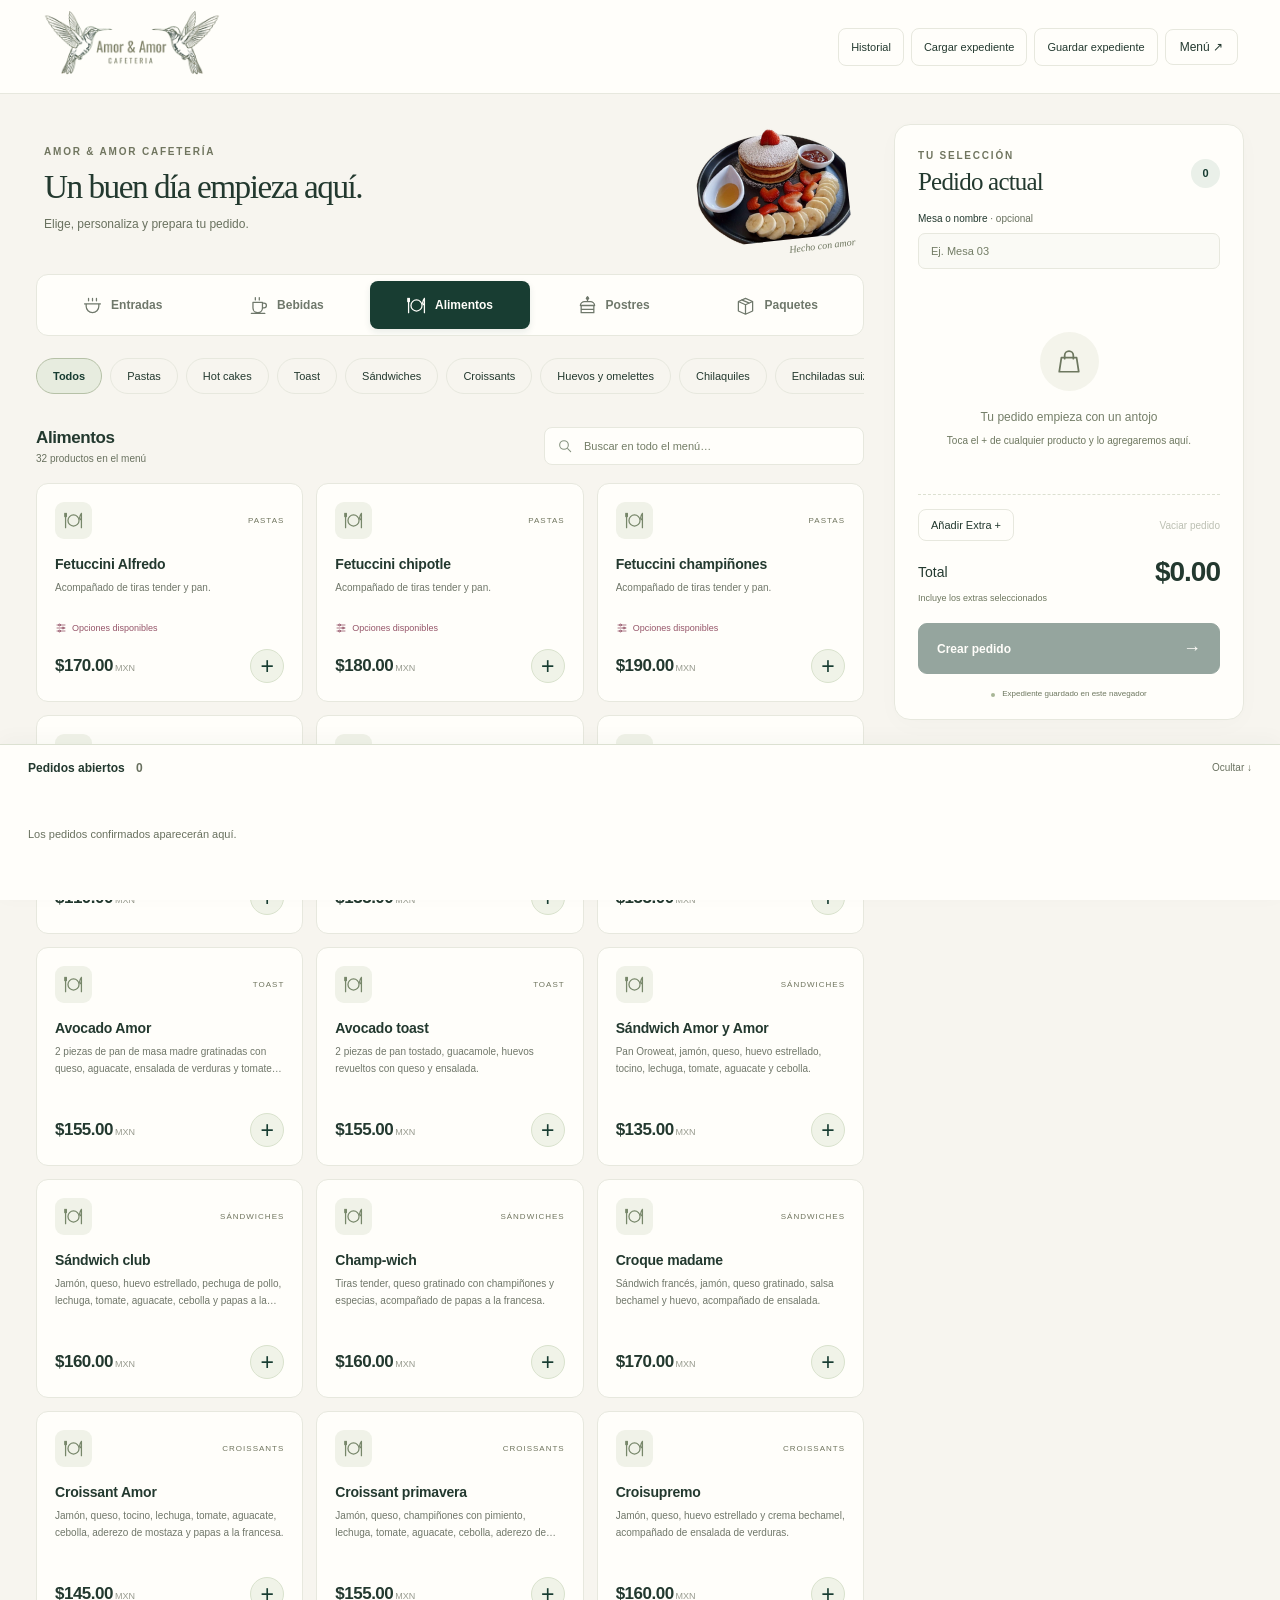
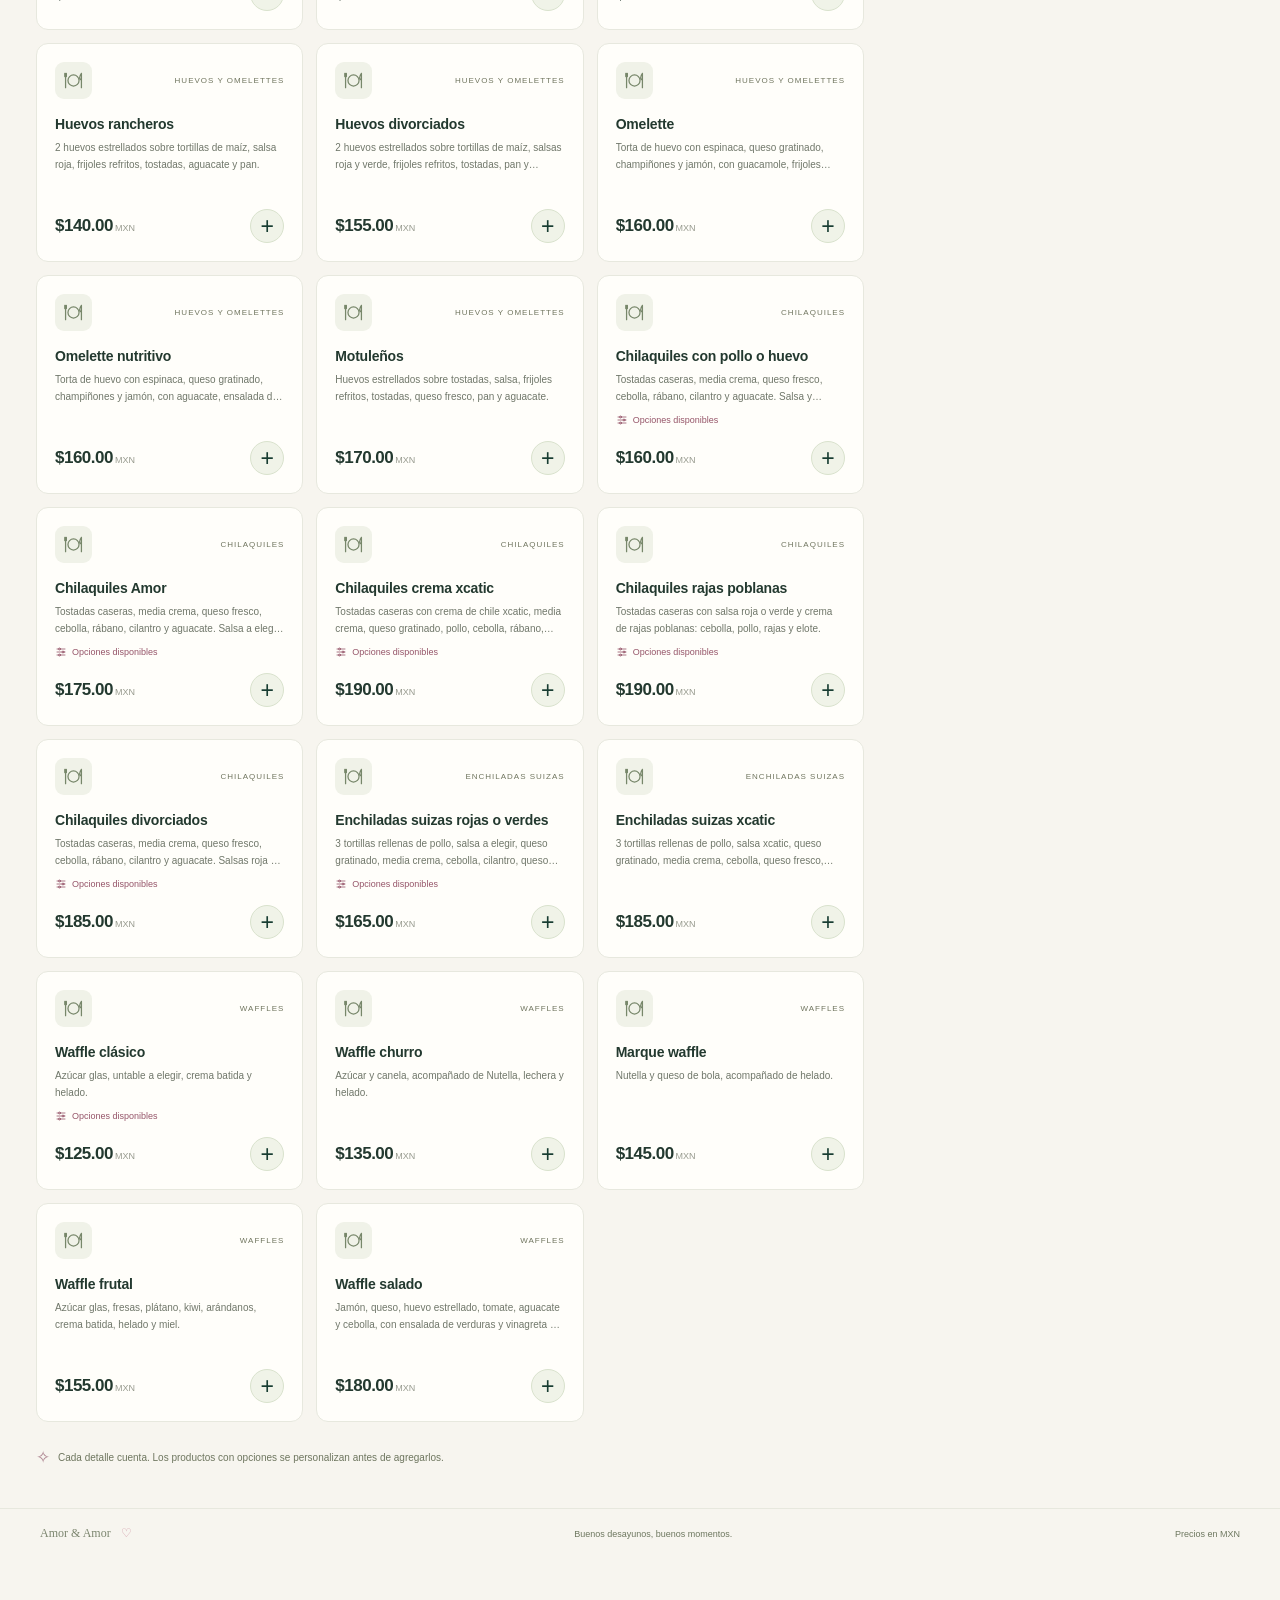
==== index.html @ 180bc366 "0.1" ====
<!doctype html>
<html lang="es-MX">
<head>
  <meta charset="utf-8">
  <meta name="viewport" content="width=device-width, initial-scale=1">
  <meta name="theme-color" content="#183d32">
  <meta name="description" content="Catálogo y pedidos de Amor & Amor Cafetería.">
  <title>Amor & Amor · Punto de venta</title>
  <link rel="stylesheet" href="css/styles.css">
  <link rel="stylesheet" href="css/pos-features.css">
  <script src="js/menuData.js" defer></script>
  <script src="js/orderCore.js" defer></script>
  <script src="js/orders.js" defer></script>
  <script src="js/history.js" defer></script>
  <script src="js/storage.js" defer></script>
  <script src="js/media.js" defer></script>
  <script src="js/salesUI.js" defer></script>
  <script src="js/app.js" defer></script>
</head>
<body>
  <header class="topbar">
    <a class="brand" href="./" aria-label="Amor y Amor, inicio"><img src="assets/img/logo.png" alt="Amor & Amor Cafetería" width="180" height="72"></a>
    <div class="topbar-title"><span class="status-dot" aria-hidden="true"></span><span>Punto de venta</span><span class="header-divider"></span><span class="muted">Cocina con amor</span></div>
    <nav class="header-actions" aria-label="Ventas y expedientes"><button id="history-button" type="button">Historial</button><button id="load-expediente" type="button">Cargar expediente</button><button id="save-expediente" type="button">Guardar expediente</button><a class="menu-source" href="assets/Menu%20Amor%20%26%20Amor.pdf" target="_blank" rel="noopener">Menú ↗</a></nav>
  </header>

  <main class="workspace">
    <section class="catalog" aria-labelledby="catalog-title">
      <div class="catalog-heading">
        <div><p class="eyebrow">AMOR & AMOR CAFETERÍA</p><h1 id="catalog-title">Un buen día empieza aquí.</h1><p class="heading-note">Elige, personaliza y prepara tu pedido.</p></div>
        <div class="heading-art" aria-hidden="true"><img src="assets/img/hotcakes.png" alt="" width="175" height="135"><span>Hecho con amor</span></div>
      </div>
      <div id="macro-tabs" class="macro-tabs" role="tablist" aria-label="Categorías del menú"></div>
      <section id="catalog-panel" role="tabpanel" aria-labelledby="tab-alimentos">
        <div class="filter-row"><div id="subcategory-chips" class="subcategory-chips" role="group" aria-label="Subcategorías"></div></div>
        <div class="catalog-toolbar">
          <div><h2 id="section-title">Alimentos</h2><p id="product-count" class="muted" aria-live="polite"></p></div>
          <label class="search-field"><svg viewBox="0 0 24 24" aria-hidden="true"><circle cx="10.5" cy="10.5" r="6.5"></circle><path d="m16 16 4.5 4.5"></path></svg><span class="sr-only">Buscar en todo el menú</span><input id="product-search" type="search" placeholder="Buscar en todo el menú…" autocomplete="off" aria-describedby="global-search-note"></label>
        </div>
        <p id="global-search-note" class="global-search-note" hidden>Resultados de todas las categorías. Borra la búsqueda para volver a los filtros.</p>
        <div id="product-grid" class="product-grid"></div>
        <div id="catalog-empty" class="catalog-empty" hidden><span aria-hidden="true">⌕</span><h3 id="catalog-empty-title">No encontramos productos</h3><p id="catalog-empty-note">Prueba con otro nombre.</p></div>
        <p class="catalog-tip"><span aria-hidden="true">✧</span> Cada detalle cuenta. Los productos con opciones se personalizan antes de agregarlos.</p>
      </section>
    </section>

    <aside id="order-panel" class="order-panel" aria-labelledby="order-title">
      <div class="order-heading"><div><p class="eyebrow">TU SELECCIÓN</p><h2 id="order-title" tabindex="-1">Pedido actual</h2></div><span id="order-count" class="count-badge">0</span></div>
      <label class="order-label" for="order-label">Mesa o nombre <span class="muted">· opcional</span><input id="order-label" type="text" maxlength="60" placeholder="Ej. Mesa 03" autocomplete="off"></label>
      <div id="order-items" class="order-items" aria-label="Productos del pedido"></div>
      <div class="order-bottom"><div class="draft-actions"><button id="add-extra" class="secondary-button" type="button">Añadir Extra +</button><button id="clear-order" class="text-button" type="button" disabled>Vaciar pedido</button></div><div class="order-total"><span>Total</span><strong id="order-total">$0.00</strong></div><p class="total-note">Incluye los extras seleccionados</p><button id="review-order" class="primary-button" type="button" disabled>Crear pedido <span aria-hidden="true">→</span></button><p class="local-note"><span class="status-dot" aria-hidden="true"></span><span id="storage-status">Expediente guardado en este navegador</span></p></div>
    </aside>
  </main>
  <button id="mobile-order-link" class="mobile-order-link" type="button" aria-controls="order-panel" hidden><span>Ver pedido <span id="mobile-order-count" class="mobile-count"></span></span><strong id="mobile-order-total"></strong><span aria-hidden="true">↓</span></button>
  <footer class="page-footer"><span>Amor & Amor <span aria-hidden="true">♡</span></span><span>Buenos desayunos, buenos momentos.</span><span>Precios en MXN</span></footer>

  <dialog id="modifier-dialog" class="modal" aria-labelledby="modifier-title" aria-describedby="modifier-description">
    <form id="modifier-form" novalidate>
      <div class="modal-heading"><div><p class="eyebrow">A TU GUSTO</p><h2 id="modifier-title"></h2></div><button class="close-button" type="button" data-close aria-label="Cerrar personalización">×</button></div>
      <p id="modifier-description" class="modal-description"></p>
      <div id="modifier-fields" class="modifier-fields"></div>
      <label class="notes-field">Nota para cocina <span class="muted">· opcional</span><textarea id="modifier-note" maxlength="200" rows="2" placeholder="Algún detalle para preparar tu platillo…"></textarea></label>
      <p id="modifier-error" class="form-error" role="alert" hidden></p>
      <div class="modal-footer"><div><span class="muted">Precio por unidad</span><strong id="modifier-total"></strong></div><button class="primary-button" type="submit">Agregar al pedido <span aria-hidden="true">+</span></button></div>
    </form>
  </dialog>

  <dialog id="review-dialog" class="modal review-modal" aria-labelledby="review-title">
    <div class="modal-heading"><div><p class="eyebrow">TODO LISTO</p><h2 id="review-title">Revisa tu pedido</h2></div><button class="close-button" type="button" data-close aria-label="Cerrar revisión">×</button></div>
    <p id="review-label" class="modal-description"></p><div id="review-items" class="review-items"></div><div class="review-total"><span>Total del pedido</span><strong id="review-total"></strong></div><p class="muted export-note">Se guardará en este dispositivo y aparecerá en Pedidos abiertos.</p><button id="confirm-order" class="primary-button" type="button">Confirmar pedido <span aria-hidden="true">✓</span></button>
  </dialog>
  <dialog id="clear-dialog" class="modal small-modal" aria-labelledby="clear-title"><div class="modal-heading"><h2 id="clear-title">¿Vaciar este pedido?</h2><button type="button" class="close-button" data-close aria-label="Cerrar">×</button></div><p class="modal-description">Se quitarán los productos y sus personalizaciones del borrador actual.</p><div class="confirm-actions"><button type="button" class="secondary-button" data-close autofocus>Conservar pedido</button><button id="confirm-clear" type="button" class="primary-button">Vaciar pedido</button></div></dialog>

  <dialog id="extra-dialog" class="modal small-modal" aria-labelledby="extra-title">
    <form id="extra-form" novalidate><div class="modal-heading"><div><p class="eyebrow">PRODUCTO PERSONALIZADO</p><h2 id="extra-title">Añadir Extra</h2></div><button type="button" class="close-button" data-close aria-label="Cerrar extras">×</button></div>
      <label class="extra-field" for="extra-concept">Concepto<input id="extra-concept" name="concepto" type="text" maxlength="100" required placeholder="Descripción del producto" autofocus></label>
      <label class="extra-field" for="extra-amount">Monto ($)<input id="extra-amount" name="monto" type="text" inputmode="decimal" required placeholder="Ej. 45.50"></label>
      <p id="extra-error" class="form-error" role="alert" hidden></p><p class="group-help">Este ítem se registra como extra personalizado, sin asignar una categoría del menú.</p><button type="submit" class="primary-button">Añadir al pedido +</button>
    </form>
  </dialog>

  <dialog id="history-dialog" class="modal history-modal" aria-labelledby="history-title">
    <div class="modal-heading"><div><p class="eyebrow">VENTAS DEL RESTAURANTE</p><h2 id="history-title">Historial de pedidos</h2></div><button type="button" class="close-button" data-close aria-label="Cerrar historial">×</button></div>
    <div id="history-layout" class="history-layout"><aside class="history-sidebar" aria-labelledby="history-days-title"><h3 id="history-days-title">Días registrados</h3><div id="history-days" class="history-days" role="group" aria-labelledby="history-days-title"></div></aside>
      <section id="history-detail" class="history-detail" aria-labelledby="history-day-title" tabindex="0"><p class="eyebrow">CORTE DEL DÍA</p><h3 id="history-day-title" aria-live="polite"></h3><p class="history-note">Ventas por fecha de pago de cada producto, en horario de Mérida.</p><div id="history-summary" class="history-summary"></div><div id="history-category-kpis" class="history-category-kpis"></div><p id="history-extra-note" class="history-note"></p><div class="history-orders-heading"><h3>Pedidos del día</h3><span id="history-order-count"></span></div><div id="history-orders" class="history-orders"></div></section>
    </div><p id="history-empty" class="empty-state" hidden>Aún no hay pedidos registrados.</p>
  </dialog>

  <dialog id="load-dialog" class="modal load-modal" aria-labelledby="load-title">
    <div class="modal-heading"><div><p class="eyebrow">GUARDADO EN ESTE DISPOSITIVO</p><h2 id="load-title">Cargar Expediente</h2></div><button type="button" class="close-button" data-close aria-label="Cerrar expedientes">×</button></div>
    <p class="modal-description">Selecciona un día para consultar su corte y sus pedidos.</p><div id="load-days" class="load-days" role="group" aria-label="Expedientes por día"></div><p id="load-empty" class="empty-state" hidden>No hay días guardados todavía.</p><button id="load-selected-day" type="button" class="primary-button" disabled>Abrir expediente →</button>
  </dialog>

  <dialog id="ticket-dialog" class="modal ticket-modal" aria-labelledby="ticket-title">
    <div class="modal-heading"><div><p class="eyebrow">SEGUIMIENTO DEL PEDIDO</p><h2 id="ticket-title"></h2></div><button type="button" class="close-button" data-close aria-label="Cerrar pedido">×</button></div><p id="ticket-meta" class="modal-description"></p><div id="ticket-lines" class="ticket-lines"></div><div class="review-total"><span>Total del pedido</span><strong id="ticket-total"></strong></div><div class="ticket-actions"><button id="prepare-all" type="button" class="secondary-button">Preparar todo</button><button id="pay-all" type="button" class="primary-button">Marcar todo PAGADO</button></div>
  </dialog>

  <section id="open-orders-bar" class="open-orders-bar" aria-labelledby="open-orders-title"><div class="queue-heading"><h2 id="open-orders-title">Pedidos abiertos <span id="open-orders-count">0</span></h2><button id="toggle-queue" type="button" aria-expanded="true" aria-controls="open-orders-list">Ocultar ↓</button></div><div id="open-orders-list" class="open-orders-list"></div></section>
  <div id="toast" class="toast" role="status" aria-live="polite" hidden></div>
  <noscript><p class="noscript">Activa JavaScript para ver el catálogo y preparar pedidos.</p></noscript>
</body>
</html>
---- css/styles.css ----
@charset "UTF-8";
:root {
  --forest:#183d32;
  --forest-soft:#eaf0e9;
  --ink:#23392f;
  --muted:#69715f;
  --cream:#f7f5ef;
  --paper:#fffefa;
  --line:#e7e8de;
  --rose:#e69aae;
  --rose-soft:#f9e8ec;
  --error:#a9414a;
  --radius:16px;
  font-family:"Avenir Next",Avenir,"Segoe UI",sans-serif;
  color:var(--ink);
  background:var(--cream);
  font-synthesis:none
}

* {
  box-sizing:border-box
}

body {
  margin:0
}

button,input,textarea {
  font:inherit
}

button,a,input,textarea {
  -webkit-tap-highlight-color:transparent
}

button {
  cursor:pointer
}

button:disabled {
  cursor:not-allowed;
  opacity:.46
}

button {
  color:inherit
}

button:focus-visible,a:focus-visible,input:focus-visible,textarea:focus-visible {
  outline:3px solid #cc7893;
  outline-offset:3px
}

a {
  color:inherit
}

h1,h2,h3,p {
  margin:0
}

svg {
  width:22px;
  height:22px;
  fill:none;
  stroke:currentColor;
  stroke-width:1.6;
  stroke-linecap:round;
  stroke-linejoin:round
}

[hidden] {
  display:none!important
}

.sr-only {
  position:absolute;
  width:1px;
  height:1px;
  overflow:hidden;
  clip:rect(0,0,0,0);
  white-space:nowrap
}

.muted {
  color:var(--muted)
}

.eyebrow {
  font-size:10px;
  font-weight:700;
  letter-spacing:1.8px;
  color:#70755f
}

.status-dot {
  width:6px;
  height:6px;
  flex:none;
  border-radius:50%;
  background:#619572
}

.topbar {
  height:94px;
  padding:0 42px;
  display:flex;
  align-items:center;
  justify-content:space-between;
  border-bottom:1px solid var(--line);
  background:var(--paper)
}

.brand {
  width:180px;
  height:82px;
  display:flex;
  align-items:center;
  overflow:hidden
}

.brand img {
  width:180px;
  height:180px;
  object-fit:contain;
  flex:none
}

.topbar-title {
  display:flex;
  align-items:center;
  gap:11px;
  font-size:12px;
  font-weight:600
}

.header-divider {
  height:16px;
  width:1px;
  background:var(--line);
  margin:0 7px
}

.topbar-title .muted {
  font-weight:400
}

.menu-source {
  font-size:12px;
  display:flex;
  align-items:center;
  gap:18px;
  text-decoration:none;
  border:1px solid var(--line);
  padding:10px 14px;
  border-radius:8px
}

.menu-source:hover {
  background:var(--cream)
}

.workspace {
  display:grid;
  grid-template-columns:minmax(0,1fr) 350px;
  gap:30px;
  max-width:1560px;
  margin:auto;
  padding:30px 36px 22px;
  align-items:start
}

.catalog {
  min-width:0
}

.catalog-heading {
  display:flex;
  align-items:center;
  justify-content:space-between;
  min-height:150px;
  padding:3px 8px 24px
}

.catalog-heading h1 {
  font-family:Georgia,"Times New Roman",serif;
  font-weight:400;
  font-size:clamp(27px,2.6vw,39px);
  letter-spacing:-1.5px;
  line-height:1.2;
  margin:10px 0
}

.heading-note {
  font-size:12px;
  color:var(--muted)
}

.heading-art {
  width:168px;
  height:122px;
  position:relative;
  margin-left:10px;
  flex:none
}

.heading-art:before {
  content:"";
  position:absolute;
  border-radius:50%;
  background:#efeee2;
  width:115px;
  height:100px;
  top:9px;
  left:28px;
  transform:rotate(-20deg)
}

.heading-art img {
  position:relative;
  width:168px;
  height:113px;
  object-fit:contain;
  transform:rotate(-6deg)
}

.heading-art span {
  position:absolute;
  bottom:-1px;
  right:0;
  font-size:10px;
  font-style:italic;
  font-family:Georgia,serif;
  color:#6e765f;
  transform:rotate(-7deg)
}

.macro-tabs {
  display:flex;
  border:1px solid var(--line);
  border-radius:12px;
  background:var(--paper);
  padding:6px;
  gap:4px;
  overflow-x:auto
}

.macro-tab {
  flex:1;
  display:flex;
  align-items:center;
  justify-content:center;
  gap:9px;
  white-space:nowrap;
  border:0;
  background:transparent;
  border-radius:8px;
  min-height:48px;
  font-size:12px;
  font-weight:600;
  padding:9px 13px;
  color:#6f786b
}

.macro-tab svg {
  width:19px;
  height:19px
}

.macro-tab[aria-selected="true"] {
  background:var(--forest);
  color:var(--paper);
  box-shadow:0 3px 7px #183d3218
}

.macro-tab:hover:not([aria-selected="true"]) {
  background:var(--forest-soft)
}

.filter-row {
  margin-top:20px;
  position:relative
}

.subcategory-chips {
  display:flex;
  overflow-x:auto;
  gap:8px;
  padding:2px 0 10px;
  scrollbar-width:thin;
  scrollbar-color:#d7dbce transparent
}

.chip {
  border:1px solid var(--line);
  border-radius:24px;
  padding:9px 16px;
  background:transparent;
  font-size:11px;
  font-weight:500;
  flex:none;
  white-space:nowrap;
  min-height:36px
}

.chip[aria-pressed="true"] {
  background:#e7ecdf;
  border-color:#b6c1a7;
  color:var(--forest);
  font-weight:700
}

.chip:hover {
  border-color:#adb99d
}

.catalog-toolbar {
  display:flex;
  align-items:center;
  justify-content:space-between;
  gap:12px;
  margin:23px 0 18px
}

.catalog-toolbar h2 {
  font-size:17px;
  font-weight:600;
  letter-spacing:-.4px
}

.catalog-toolbar p {
  font-size:10px;
  margin-top:5px
}

.search-field {
  width:252px;
  display:flex;
  align-items:center;
  gap:9px;
  padding:10px 12px;
  border:1px solid var(--line);
  border-radius:8px;
  background:var(--paper);
  color:#85917e
}

.search-field svg {
  width:16px;
  height:16px;
  flex:none
}

.search-field input {
  font-size:11px;
  border:0;
  background:transparent;
  min-width:0;
  width:100%;
  outline:none;
  color:var(--ink)
}

.search-field:focus-within {
  border-color:#94a683
}

.search-field input::placeholder {
  color:#737d66
}

.product-grid {
  display:grid;
  grid-template-columns:repeat(3,minmax(0,1fr));
  gap:13px
}

.product-card {
  background:var(--paper);
  border:1px solid var(--line);
  border-radius:12px;
  padding:18px;
  display:flex;
  flex-direction:column;
  min-height:219px;
  transition:border-color .16s,box-shadow .16s,transform .16s;
  text-align:left;
  position:relative;
  isolation:isolate
}

.product-card:hover:not(.price-pending) {
  border-color:#becab0;
  box-shadow:0 5px 18px #183d3209;
  transform:translateY(-2px)
}

.card-top {
  display:flex;
  justify-content:space-between;
  align-items:center;
  gap:5px;
  margin-bottom:15px
}

.product-symbol {
  background:#f0f2e8;
  color:#77876a;
  border-radius:9px;
  padding:9px;
  width:37px;
  height:37px;
  display:flex;
  align-items:center;
  justify-content:center
}

.product-symbol svg {
  width:21px;
  height:21px
}

.category-label {
  color:#70755f;
  font-size:8px;
  letter-spacing:1px;
  text-transform:uppercase;
  text-align:right;
  max-width:95px;
  line-height:1.5
}

.product-card h3 {
  font-size:14px;
  line-height:1.45;
  font-weight:600;
  letter-spacing:-.2px;
  margin-bottom:6px
}

.product-description {
  font-size:10px;
  line-height:1.65;
  color:#70776a;
  display:-webkit-box;
  -webkit-line-clamp:2;
  -webkit-box-orient:vertical;
  overflow:hidden;
  min-height:33px
}

.options-badge {
  font-size:9px;
  color:#955468;
  display:flex;
  align-items:center;
  gap:5px;
  margin-top:9px
}

.options-badge svg {
  width:12px;
  height:12px
}

.card-bottom {
  display:flex;
  align-items:center;
  justify-content:space-between;
  margin-top:auto;
  padding-top:13px;
  gap:10px
}

.product-price {
  font-weight:600;
  font-size:17px;
  letter-spacing:-.5px;
  font-variant-numeric:tabular-nums
}

.product-price small {
  font-size:9px;
  margin-left:2px;
  font-weight:400;
  letter-spacing:0;
  color:#96998d
}

.add-button {
  width:34px;
  height:34px;
  flex:none;
  display:flex;
  align-items:center;
  justify-content:center;
  border:1px solid #d9e2cd;
  background:#f0f3e8;
  border-radius:50%;
  font-size:23px;
  font-weight:400;
  line-height:1;
  color:var(--forest)
}

.add-button:before {
  content:"";
  position:absolute;
  inset:0;
  z-index:0;
  border-radius:12px
}

.add-button:hover {
  background:var(--forest);
  color:var(--paper)
}

.price-pending {
  background:#faf5f2
}

.price-pending .product-price {
  font-size:12px;
  color:var(--error)
}

.catalog-tip {
  margin-top:22px;
  display:flex;
  gap:8px;
  align-items:center;
  color:#6e765f;
  font-size:10px;
  line-height:1.6
}

.catalog-tip span {
  color:#ad8490;
  font-size:17px
}

.catalog-empty {
  border:1px dashed var(--line);
  border-radius:var(--radius);
  text-align:center;
  padding:60px 20px
}

.catalog-empty>span {
  font-size:32px;
  color:#91a183
}

.catalog-empty h3 {
  font-size:16px;
  margin:12px
}

.catalog-empty p {
  font-size:12px;
  color:var(--muted)
}

.order-panel {
  position:sticky;
  top:24px;
  border:1px solid var(--line);
  background:var(--paper);
  border-radius:var(--radius);
  padding:25px 23px 18px;
  box-shadow:0 6px 25px #243b3105;
  max-height:calc(100dvh - 148px);
  display:flex;
  flex-direction:column;
  min-height:min(580px,calc(100dvh - 148px))
}

.order-heading {
  display:flex;
  align-items:center;
  justify-content:space-between;
  margin-bottom:25px
}

.order-heading h2 {
  font-family:Georgia,serif;
  font-size:25px;
  font-weight:400;
  letter-spacing:-.8px;
  margin-top:7px
}

.count-badge {
  background:var(--forest-soft);
  color:var(--forest);
  border-radius:50%;
  width:29px;
  height:29px;
  display:grid;
  place-items:center;
  font-size:11px;
  font-weight:700
}

.order-label {
  display:block;
  font-size:10px
}

.order-label input {
  display:block;
  width:100%;
  margin-top:9px;
  border:1px solid var(--line);
  background:#fafaf5;
  border-radius:7px;
  padding:11px 12px;
  font-size:11px;
  color:var(--ink)
}

.order-label input::placeholder {
  color:#737d66
}

.order-items {
  min-height:0;
  overflow-y:auto;
  margin-top:16px;
  margin-bottom:12px;
  flex:1;
  scrollbar-width:thin
}

.order-empty {
  padding:47px 18px 37px;
  text-align:center;
  color:#6d775f
}

.empty-icon {
  width:59px;
  height:59px;
  border-radius:50%;
  display:grid;
  place-items:center;
  background:#f4f4eb;
  margin:0 auto 16px
}

.empty-icon svg {
  width:26px;
  height:26px
}

.order-empty strong {
  font-size:12px;
  font-weight:500;
  color:#757f69
}

.order-empty p {
  font-size:10px;
  line-height:1.8;
  margin-top:7px
}

.order-item {
  padding:15px 0;
  border-bottom:1px solid var(--line);
  position:relative
}

.line-heading {
  display:flex;
  gap:12px;
  justify-content:space-between;
  align-items:start
}

.line-heading h3 {
  font-size:12px;
  font-weight:600;
  line-height:1.5
}

.line-heading strong {
  font-size:12px;
  font-weight:600;
  white-space:nowrap;
  font-variant-numeric:tabular-nums
}

.line-options {
  font-size:10px;
  color:#6d775f;
  line-height:1.7;
  margin-top:5px;
  overflow-wrap:anywhere
}

.line-note {
  font-size:10px;
  line-height:1.6;
  color:#955468;
  margin-top:4px;
  overflow-wrap:anywhere
}

.line-controls {
  display:flex;
  align-items:center;
  gap:10px;
  margin-top:9px
}

.quantity-controls {
  display:flex;
  align-items:center;
  border:1px solid var(--line);
  border-radius:6px;
  overflow:hidden
}

.quantity-controls button {
  border:0;
  background:#f8f9f2;
  width:30px;
  min-height:30px;
  font-size:16px
}

.quantity-controls span {
  min-width:25px;
  text-align:center;
  font-size:11px
}

.quantity-controls button:hover {
  background:var(--forest-soft)
}

.line-unit {
  font-size:9px;
  color:#6d775f
}

.remove-line {
  margin-left:auto;
  border:0;
  background:transparent;
  color:#955468;
  font-size:10px;
  padding:8px 0 8px 8px
}

.order-bottom {
  flex:none;
  border-top:1px dashed #dce0d1;
  padding-top:14px
}

.text-button {
  padding:4px 0;
  border:0;
  background:transparent;
  font-size:10px;
  color:#6d775f
}

.order-total {
  display:flex;
  justify-content:space-between;
  align-items:center;
  margin-top:15px
}

.order-total>span {
  font-size:14px;
  font-weight:500
}

.order-total strong {
  font-size:28px;
  font-weight:600;
  letter-spacing:-1px;
  font-variant-numeric:tabular-nums
}

.total-note {
  font-size:9px;
  color:#6d775f;
  margin:5px 0 20px
}

.primary-button {
  border:1px solid var(--forest);
  background:var(--forest);
  color:var(--paper);
  border-radius:9px;
  padding:14px 18px;
  font-size:12px;
  font-weight:600;
  display:flex;
  align-items:center;
  justify-content:space-between;
  gap:20px;
  min-height:46px
}

.primary-button:hover:not(:disabled) {
  background:#295044
}

.primary-button>span {
  font-size:18px;
  font-weight:400
}

.order-bottom .primary-button {
  width:100%
}

.local-note {
  display:flex;
  align-items:center;
  justify-content:center;
  gap:7px;
  font-size:8px;
  color:#6d775f;
  margin-top:14px;
  line-height:1.6
}

.local-note .status-dot {
  width:4px;
  height:4px;
  background:#a8b696
}

.page-footer {
  display:flex;
  justify-content:space-between;
  gap:15px;
  align-items:center;
  border-top:1px solid var(--line);
  padding:17px 40px;
  margin-top:15px;
  font-size:9px;
  color:#6d775f
}

.page-footer>span:first-child {
  font-family:Georgia,serif;
  font-size:12px;
  color:#7c866f
}

.page-footer>span:first-child span {
  color:#cf98a6;
  margin-left:7px
}

.modal {
  color:var(--ink);
  border:1px solid var(--line);
  border-radius:20px;
  padding:28px;
  width:min(550px,calc(100% - 28px));
  max-height:calc(100dvh - 32px);
  overflow-y:auto;
  background:var(--paper);
  box-shadow:0 24px 90px #183d3230
}

.modal::backdrop {
  background:#18392e65;
  backdrop-filter:blur(4px)
}

.modal-heading {
  display:flex;
  justify-content:space-between;
  gap:12px;
  align-items:start
}

.modal-heading h2 {
  font-family:Georgia,serif;
  font-size:27px;
  letter-spacing:-.8px;
  font-weight:400;
  margin-top:6px
}

.close-button {
  border:1px solid var(--line);
  border-radius:50%;
  background:var(--cream);
  min-width:32px;
  min-height:32px;
  font-size:22px;
  line-height:1
}

.modal-description {
  font-size:12px;
  line-height:1.8;
  color:#879079;
  margin-top:14px
}

.modifier-fields {
  margin:24px 0
}

.modifier-group {
  padding:0;
  border:0;
  margin:20px 0
}

.modifier-group legend {
  font-weight:600;
  font-size:13px;
  display:flex;
  gap:10px;
  align-items:center;
  margin-bottom:10px;
  line-height:1.6
}

.required-badge {
  background:var(--rose-soft);
  color:#a46076;
  border-radius:4px;
  font-size:8px;
  letter-spacing:.3px;
  padding:2px 6px;
  font-weight:500
}

.optional-badge {
  font-size:10px;
  color:#6d775f;
  font-weight:400
}

.option-choice {
  display:flex;
  align-items:center;
  gap:10px;
  border:1px solid var(--line);
  padding:13px;
  border-radius:8px;
  margin-top:7px;
  font-size:12px;
  cursor:pointer
}

.option-choice:has(input:checked) {
  border-color:#98ae88;
  background:#f0f5e9
}

.option-choice input {
  accent-color:var(--forest);
  width:16px;
  height:16px;
  flex:none;
  margin:0
}

.option-choice .extra-price {
  margin-left:auto;
  font-size:11px;
  color:#7a8a70
}

.group-help {
  font-size:10px;
  color:#7c6d60;
  line-height:1.7;
  margin:4px 0 10px
}

.text-option,.notes-field textarea {
  display:block;
  width:100%;
  border:1px solid var(--line);
  border-radius:8px;
  background:#fafbf5;
  padding:12px;
  color:var(--ink);
  font-size:12px
}

.notes-field {
  font-size:11px;
  display:block
}

.notes-field textarea {
  margin-top:8px;
  resize:vertical
}

.form-error {
  font-size:11px;
  color:var(--error);
  margin-top:15px;
  padding:10px;
  background:#faeded;
  border-radius:6px
}

.modal-footer {
  border-top:1px solid var(--line);
  margin-top:24px;
  padding-top:20px;
  display:flex;
  justify-content:space-between;
  align-items:center;
  gap:14px
}

.modal-footer .muted {
  display:block;
  font-size:10px
}

.modal-footer strong {
  display:block;
  font-size:23px;
  font-weight:600;
  margin-top:4px;
  font-variant-numeric:tabular-nums
}

.review-items {
  margin-top:20px;
  max-height:45dvh;
  overflow-y:auto
}

.review-total {
  display:flex;
  justify-content:space-between;
  align-items:center;
  margin-top:20px;
  padding-top:17px;
  border-top:1px solid var(--line);
  font-size:14px
}

.review-total strong {
  font-size:25px;
  font-weight:600
}

.export-note {
  font-size:10px;
  margin:12px 0 20px;
  line-height:1.7
}

.review-modal>.primary-button {
  width:100%
}

.small-modal {
  width:min(460px,calc(100% - 28px))
}

.confirm-actions {
  display:flex;
  justify-content:flex-end;
  gap:10px;
  margin-top:25px
}

.secondary-button {
  border:1px solid var(--line);
  background:transparent;
  border-radius:8px;
  padding:12px 15px;
  font-size:11px
}

.toast {
  position:fixed;
  bottom:28px;
  left:50%;
  transform:translateX(-50%);
  padding:13px 20px;
  background:var(--forest);
  color:#fffefa;
  box-shadow:0 5px 25px #183d3240;
  border-radius:10px;
  font-size:12px;
  z-index:10;
  max-width:calc(100vw - 30px);
  text-align:center
}

.noscript {
  padding:25px;
  text-align:center;
  color:var(--error)
}

@media(min-width:1500px) {
  .product-grid {
    grid-template-columns:repeat(4,minmax(0,1fr))
  }
}

@media(max-width:1180px) {
  .workspace {
    grid-template-columns:minmax(0,1fr) 310px;
    gap:22px;
    padding:25px
  }
  .product-grid {
    grid-template-columns:repeat(2,minmax(0,1fr))
  }
  .macro-tab {
    padding:10px;
    font-size:11px;
    gap:6px
  }
  .macro-tab svg {
    width:16px;
    height:16px
  }
  .order-panel {
    padding:22px 19px
  }
  .heading-art {
    width:133px
  }
  .heading-art img {
    width:133px
  }
  .heading-art:before {
    width:90px;
    left:20px
  }
  .catalog-heading h1 {
    font-size:30px
  }
  .search-field {
    width:220px
  }
}

@media(max-width:900px) {
  .workspace {
    grid-template-columns:minmax(0,1fr) 285px;
    gap:18px;
    padding:22px 18px
  }
  .topbar {
    padding:0 24px;
    height:82px
  }
  .topbar-title .muted,.header-divider {
    display:none
  }
  .brand {
    width:150px
  }
  .brand img {
    width:150px;
    height:150px
  }
  .catalog-heading {
    min-height:133px;
    padding:0 0 20px
  }
  .heading-art {
    display:none
  }
  .catalog-heading h1 {
    font-size:29px;
    max-width:290px
  }
  .product-card {
    padding:15px;
    min-height:215px
  }
  .catalog-toolbar {
    align-items:flex-start;
    flex-direction:column
  }
  .search-field {
    width:100%
  }
  .macro-tab {
    min-width:95px
  }
  .catalog-toolbar h2 {
    font-size:16px
  }
  .order-panel {
    padding:22px 17px;
    max-height:calc(100dvh - 128px);
    min-height:min(580px,calc(100dvh - 128px))
  }
}

@media(max-width:700px) {
  .workspace {
    grid-template-columns:1fr;
    padding:22px 18px;
    gap:25px
  }
  .topbar {
    padding:0 18px;
    height:75px
  }
  .topbar-title {
    display:none
  }
  .menu-source {
    font-size:11px
  }
  .brand {
    height:75px;
    width:150px
  }
  .catalog-heading {
    min-height:128px
  }
  .catalog-heading h1 {
    font-size:32px;
    max-width:none
  }
  .heading-art {
    display:block;
    width:104px;
    margin-left:0
  }
  .heading-art img {
    width:104px
  }
  .heading-art:before {
    width:75px;
    height:75px;
    left:17px;
    top:25px
  }
  .heading-art span {
    font-size:8px;
    bottom:8px
  }
  .catalog-heading .eyebrow {
    font-size:8px
  }
  .heading-note {
    font-size:10px
  }
  .macro-tabs {
    gap:3px;
    padding:5px
  }
  .macro-tab {
    min-width:96px;
    min-height:44px;
    flex:1
  }
  .filter-row {
    margin-top:15px
  }
  .catalog-toolbar {
    flex-direction:row;
    align-items:center;
    margin:17px 0
  }
  .search-field {
    width:46%;
    padding:10px
  }
  .search-field input {
    font-size:10px
  }
  .catalog-toolbar h2 {
    font-size:14px
  }
  .product-grid {
    gap:10px
  }
  .product-card {
    padding:14px;
    min-height:219px
  }
  .product-card h3 {
    font-size:13px
  }
  .category-label {
    font-size:7px;
    max-width:80px
  }
  .product-price {
    font-size:17px
  }
  .product-description {
    font-size:10px
  }
  .options-badge {
    font-size:8px
  }
  .order-panel {
    position:static;
    min-height:490px;
    max-height:none;
    padding:24px
  }
  .order-items {
    min-height:185px;
    max-height:440px
  }
  .order-heading {
    margin-bottom:20px
  }
  .page-footer {
    padding:18px;
    flex-wrap:wrap;
    font-size:8px
  }
  .page-footer>span:nth-child(2) {
    display:none
  }
  .catalog-tip {
    font-size:9px
  }
  .modal {
    padding:23px
  }
  .modal-heading h2 {
    font-size:24px
  }
  .modal-footer .primary-button {
    font-size:11px;
    padding:12px 15px;
    gap:10px
  }
  .modal-footer strong {
    font-size:20px
  }
  .confirm-actions {
    flex-wrap:wrap
  }
  .modal-footer {
    position:sticky;
    bottom:-23px;
    background:var(--paper);
    padding-bottom:5px;
    z-index:1
  }
}

@media(max-width:390px) {
  .workspace {
    padding:18px 12px
  }
  .heading-art {
    display:none
  }
  .catalog-heading h1 {
    font-size:31px
  }
  .product-card {
    padding:12px
  }
  .category-label {
    max-width:60px
  }
  .product-price small {
    display:none
  }
  .search-field input {
    font-size:9px
  }
  .catalog-toolbar h2 {
    font-size:13px
  }
}

@media(prefers-reduced-motion:reduce) {
  *,*:before,*:after {
    scroll-behavior:auto!important;
    transition:none!important
  }
}

.mobile-order-link {
  display:none
}

@media(max-width:700px) {
  body:has(.mobile-order-link:not([hidden])) {
    padding-bottom:75px
  }
  .mobile-order-link {
    position:fixed;
    bottom:14px;
    left:18px;
    right:18px;
    z-index:3;
    border:0;
    border-radius:12px;
    background:var(--forest);
    color:var(--paper);
    padding:15px 18px;
    display:flex;
    align-items:center;
    justify-content:space-between;
    gap:14px;
    box-shadow:0 8px 30px #183d3233;
    font-size:12px;
    min-height:50px
  }
  .mobile-order-link>strong {
    margin-left:auto
  }
  .mobile-count {
    background:#416252;
    display:inline-grid;
    place-items:center;
    min-width:22px;
    height:22px;
    border-radius:50%;
    margin-left:7px;
    font-size:10px
  }
  .toast {
    bottom:85px
  }
  .quantity-controls button {
    width:36px;
    min-height:36px
  }
}
---- css/pos-features.css ----
/* Buscador global, expedientes, historial y seguimiento de ventas. */
:root { --queue-height: 156px; }
body { padding-bottom: calc(var(--queue-height) + 22px); }
.topbar-title { display: none; }
.header-actions { display: flex; align-items: center; gap: 7px; }
.header-actions > button { border: 1px solid var(--line); background: var(--paper); border-radius: 8px; padding: 10px 12px; font-size: 11px; min-height: 38px; }
.header-actions > button:hover { background: var(--forest-soft); }
.global-search-note { font-size: 11px; color: var(--forest); padding: 11px 14px; margin: -4px 0 16px; background: var(--forest-soft); border-radius: 8px; line-height: 1.6; }
.catalog.searching .filter-row { display: none; }
.search-field { width: min(320px, 55%); }
.product-card .category-label { max-width: 150px; }
.draft-actions { display: flex; align-items: center; justify-content: space-between; gap: 8px; }
.draft-actions .secondary-button { font-size: 11px; padding: 9px 12px; }
.order-panel { max-height: calc(100dvh - 148px - var(--queue-height)); min-height: min(580px, calc(100dvh - 148px - var(--queue-height))); }
.order-heading { margin-bottom: 17px; flex: none; }
.order-label { flex: none; }
.extra-field { display: block; font-size: 12px; margin: 22px 0 15px; }
.extra-field input { display: block; width: 100%; margin-top: 8px; background: var(--cream); border: 1px solid var(--line); border-radius: 8px; padding: 12px; color: var(--ink); }
#extra-form > .primary-button { width: 100%; margin-top: 18px; }
.empty-state { font-size: 13px; text-align: center; color: var(--muted); padding: 45px 20px; }
.history-modal { width: min(1140px, calc(100% - 28px)); height: min(820px, calc(100dvh - 36px)); overflow: hidden; }
.history-modal > .modal-heading { margin-bottom: 23px; }
.history-layout { display: grid; grid-template-columns: 210px minmax(0, 1fr); gap: 26px; height: calc(100% - 86px); min-height: 0; }
.history-sidebar { display: flex; flex-direction: column; min-height: 0; border-right: 1px solid var(--line); padding-right: 19px; }
.history-sidebar > h3 { font-size: 11px; font-weight: 600; margin-bottom: 12px; color: var(--muted); }
.history-days { overflow-y: auto; min-height: 0; }
.history-day { display: block; width: 100%; text-align: left; background: transparent; border: 1px solid var(--line); border-radius: 10px; padding: 14px; margin-bottom: 9px; }
.history-day time, .history-day span, .history-day small { display: block; }
.history-day time { font-size: 12px; font-weight: 600; margin-bottom: 6px; }
.history-day span { font-size: 12px; color: var(--forest); }
.history-day small { font-size: 10px; color: var(--muted); margin-top: 4px; }
.history-day[aria-pressed="true"], .load-day[aria-pressed="true"] { background: var(--forest-soft); border-color: #99ac8b; }
.history-detail { overflow-y: auto; min-height: 0; padding-right: 5px; }
.history-detail > h3 { font-family: Georgia, serif; font-weight: 400; font-size: 29px; margin-top: 8px; }
.history-note { font-size: 10px; line-height: 1.7; color: var(--muted); margin: 11px 0 18px; }
.history-summary { display: grid; grid-template-columns: 1.3fr 1fr 1fr; gap: 10px; }
.history-metric { border: 1px solid var(--line); background: #fafbf5; border-radius: 10px; padding: 15px; }
.history-metric > span { display: block; color: var(--muted); font-size: 10px; line-height: 1.5; }
.history-metric > strong { display: block; font-weight: 600; font-size: 25px; margin-top: 8px; font-variant-numeric: tabular-nums; }
.history-metric.sales-total { background: var(--forest); color: var(--paper); }
.history-metric.sales-total > span { color: #d7dfcf; }
.history-category-kpis { display: grid; grid-template-columns: repeat(5, minmax(0, 1fr)); gap: 8px; margin-top: 12px; }
.history-category-kpis .history-metric { padding: 12px; }
.history-category-kpis strong { font-size: 21px; }
.history-orders-heading { display: flex; align-items: center; justify-content: space-between; margin: 25px 0 14px; gap: 12px; }
.history-orders-heading h3 { font-size: 14px; }
.history-orders-heading > span { font-size: 10px; color: var(--muted); }
.history-order { border: 1px solid var(--line); border-radius: 12px; padding: 15px; margin-bottom: 14px; }
.history-order-heading { display: flex; align-items: center; gap: 10px; flex-wrap: wrap; }
.history-order-heading .text-button { font-size: 12px; font-weight: 700; color: var(--forest); }
.history-order-heading > strong { margin-left: auto; font-size: 14px; }
.history-order-label, .history-order-note { font-size: 10px; color: var(--muted); margin-top: 9px; overflow-wrap: anywhere; }
.history-order-note { padding-top: 11px; border-top: 1px dashed var(--line); }
.ticket-line { display: grid; grid-template-columns: 40px minmax(0, 1fr); gap: 12px; border-top: 1px solid var(--line); margin-top: 12px; padding: 14px 0; }
.category-thumbnail { width: 40px; height: 40px; object-fit: contain; border-radius: 9px; }
.ticket-line-content { min-width: 0; }
.ticket-line .line-heading h3 { font-size: 12px; overflow-wrap: anywhere; }
.line-statuses { display: flex; flex-wrap: wrap; gap: 6px; margin-top: 9px; }
.status-badge { display: inline-flex; align-items: center; width: fit-content; font-size: 8px; font-weight: 600; letter-spacing: .4px; border-radius: 5px; padding: 4px 6px; color: var(--forest); background: var(--forest-soft); white-space: nowrap; }
.status-badge.paid { background: #deefe1; color: #285b36; }
.status-badge.prepared { background: #f8ecce; color: #775922; }
.status-badge.pending { background: #f0f0e9; color: #6f735f; }
.status-badge.open { background: #f7e9dc; color: #7f5f3f; }
.line-state-actions, .ticket-actions { display: flex; gap: 8px; flex-wrap: wrap; margin-top: 12px; }
.line-state-actions .secondary-button { padding: 9px 10px; font-size: 9px; min-height: 34px; }
.ticket-modal { width: min(650px, calc(100% - 28px)); }
.ticket-lines { max-height: 50dvh; overflow-y: auto; margin-top: 15px; }
.ticket-actions { justify-content: space-between; margin-top: 23px; }
.load-modal { width: min(540px, calc(100% - 28px)); }
.load-days { max-height: 48dvh; overflow-y: auto; margin: 20px 0; }
.load-day { width: 100%; display: flex; align-items: center; justify-content: space-between; gap: 14px; border: 1px solid var(--line); border-radius: 9px; background: var(--paper); padding: 15px; margin-bottom: 9px; text-align: left; }
.load-day > strong { font-size: 12px; }
.load-day > span { font-size: 10px; color: var(--muted); }
.load-modal > .primary-button { width: 100%; }
.open-orders-bar { position: fixed; bottom: 0; left: 0; right: 0; background: var(--paper); z-index: 4; border-top: 1px solid #dce1d2; padding: 12px 28px; height: var(--queue-height); box-shadow: 0 -5px 20px #183d3208; }
.queue-heading { display: flex; justify-content: space-between; align-items: center; gap: 15px; margin-bottom: 9px; }
.queue-heading h2 { font-size: 12px; font-weight: 600; }
.queue-heading h2 > span { margin-left: 8px; color: var(--muted); }
.queue-heading > button { border: 0; background: transparent; font-size: 10px; color: var(--muted); padding: 5px 0; }
.open-orders-list { display: flex; gap: 13px; overflow-x: auto; height: 98px; padding-bottom: 5px; }
.queue-ticket { display: flex; align-items: center; gap: 13px; flex: none; padding: 10px 13px; border: 1px solid var(--line); border-radius: 10px; background: var(--cream); text-align: left; min-width: 225px; max-width: 420px; }
.queue-ticket:hover { border-color: #a6b794; }
.queue-thumbnails { display: flex; max-width: 124px; flex-wrap: wrap; gap: 4px; flex: none; }
.queue-thumbnail { position: relative; display: inline-flex; }
.queue-thumbnail .category-thumbnail { width: 32px; height: 32px; border-radius: 6px; }
.thumbnail-quantity { position: absolute; bottom: -2px; right: -2px; border-radius: 6px; background: var(--forest); color: var(--paper); padding: 1px 4px; font-size: 8px; }
.queue-more { width: 32px; height: 32px; display: grid; place-items: center; font-size: 12px; font-weight: 600; color: var(--forest); background: var(--forest-soft); border-radius: 6px; }
.queue-data { display: block; min-width: 85px; }
.queue-ticket-title { display: flex; gap: 12px; align-items: center; }
.queue-ticket-title > strong { font-size: 12px; }
.queue-label { display: block; font-size: 9px; color: var(--muted); margin-top: 5px; max-width: 135px; white-space: nowrap; overflow: hidden; text-overflow: ellipsis; }
.queue-price { display: block; font-size: 16px; font-weight: 600; margin-top: 5px; }
.queue-empty { align-self: center; color: var(--muted); font-size: 11px; }
body[data-queue-collapsed="true"] { --queue-height: 45px; }
.toast { bottom: calc(var(--queue-height) + 20px); }
@media(max-width: 900px) {
  .order-panel { max-height: calc(100dvh - 128px - var(--queue-height)); min-height: min(580px, calc(100dvh - 128px - var(--queue-height))); }
  .history-layout { grid-template-columns: 175px minmax(0, 1fr); gap: 18px; }
  .history-summary { grid-template-columns: repeat(2, minmax(0, 1fr)); }
  .history-metric.sales-total { grid-column: 1 / -1; }
  .history-category-kpis { grid-template-columns: repeat(3, minmax(0, 1fr)); }
}
@media(max-width: 700px) {
  :root { --queue-height: 160px; }
  .topbar { height: auto; min-height: 110px; padding: 10px 14px; gap: 5px; flex-wrap: wrap; }
  .brand { height: 48px; }
  .header-actions { flex-wrap: wrap; gap: 5px; width: 100%; }
  .header-actions > button, .header-actions .menu-source { padding: 8px 10px; font-size: 9px; min-height: 34px; }
  .order-panel { min-height: 490px; max-height: none; }
  .search-field { width: 55%; }
  .history-modal { padding: 19px; height: calc(100dvh - 28px); }
  .history-modal > .modal-heading { margin-bottom: 17px; }
  .history-layout { display: flex; flex-direction: column; gap: 16px; height: calc(100% - 95px); }
  .history-sidebar { border-right: 0; padding-right: 0; flex: none; }
  .history-sidebar > h3 { margin-bottom: 8px; }
  .history-days { display: flex; gap: 8px; overflow-x: auto; padding-bottom: 5px; }
  .history-day { width: 145px; flex: none; padding: 10px 12px; margin-bottom: 0; }
  .history-day time, .history-day span { font-size: 11px; }
  .history-detail { flex: 1; padding-right: 0; }
  .history-detail > h3 { font-size: 25px; }
  .history-metric { padding: 12px; }
  .history-metric strong { font-size: 22px; }
  .history-category-kpis { grid-template-columns: repeat(2, minmax(0, 1fr)); }
  .history-category-kpis .history-metric:last-child { grid-column: 1 / -1; }
  .history-order { padding: 12px; }
  .ticket-line { grid-template-columns: 32px minmax(0, 1fr); gap: 8px; }
  .ticket-line > .category-thumbnail { width: 32px; height: 32px; }
  .ticket-line .line-heading { flex-wrap: wrap; gap: 6px; }
  .load-day { flex-direction: column; align-items: flex-start; gap: 6px; }
  .open-orders-bar { padding: 12px 15px; }
  .mobile-order-link { bottom: calc(var(--queue-height) + 10px); z-index: 3; }
  body:has(.mobile-order-link:not([hidden])) { padding-bottom: calc(var(--queue-height) + 90px); }
  .toast { bottom: calc(var(--queue-height) + 75px); }
}
@media(max-height: 760px) and (min-width: 701px) {
  .order-panel { position: static; max-height: none; min-height: 490px; }
  .order-items { max-height: 290px; flex: none; min-height: 150px; }
}
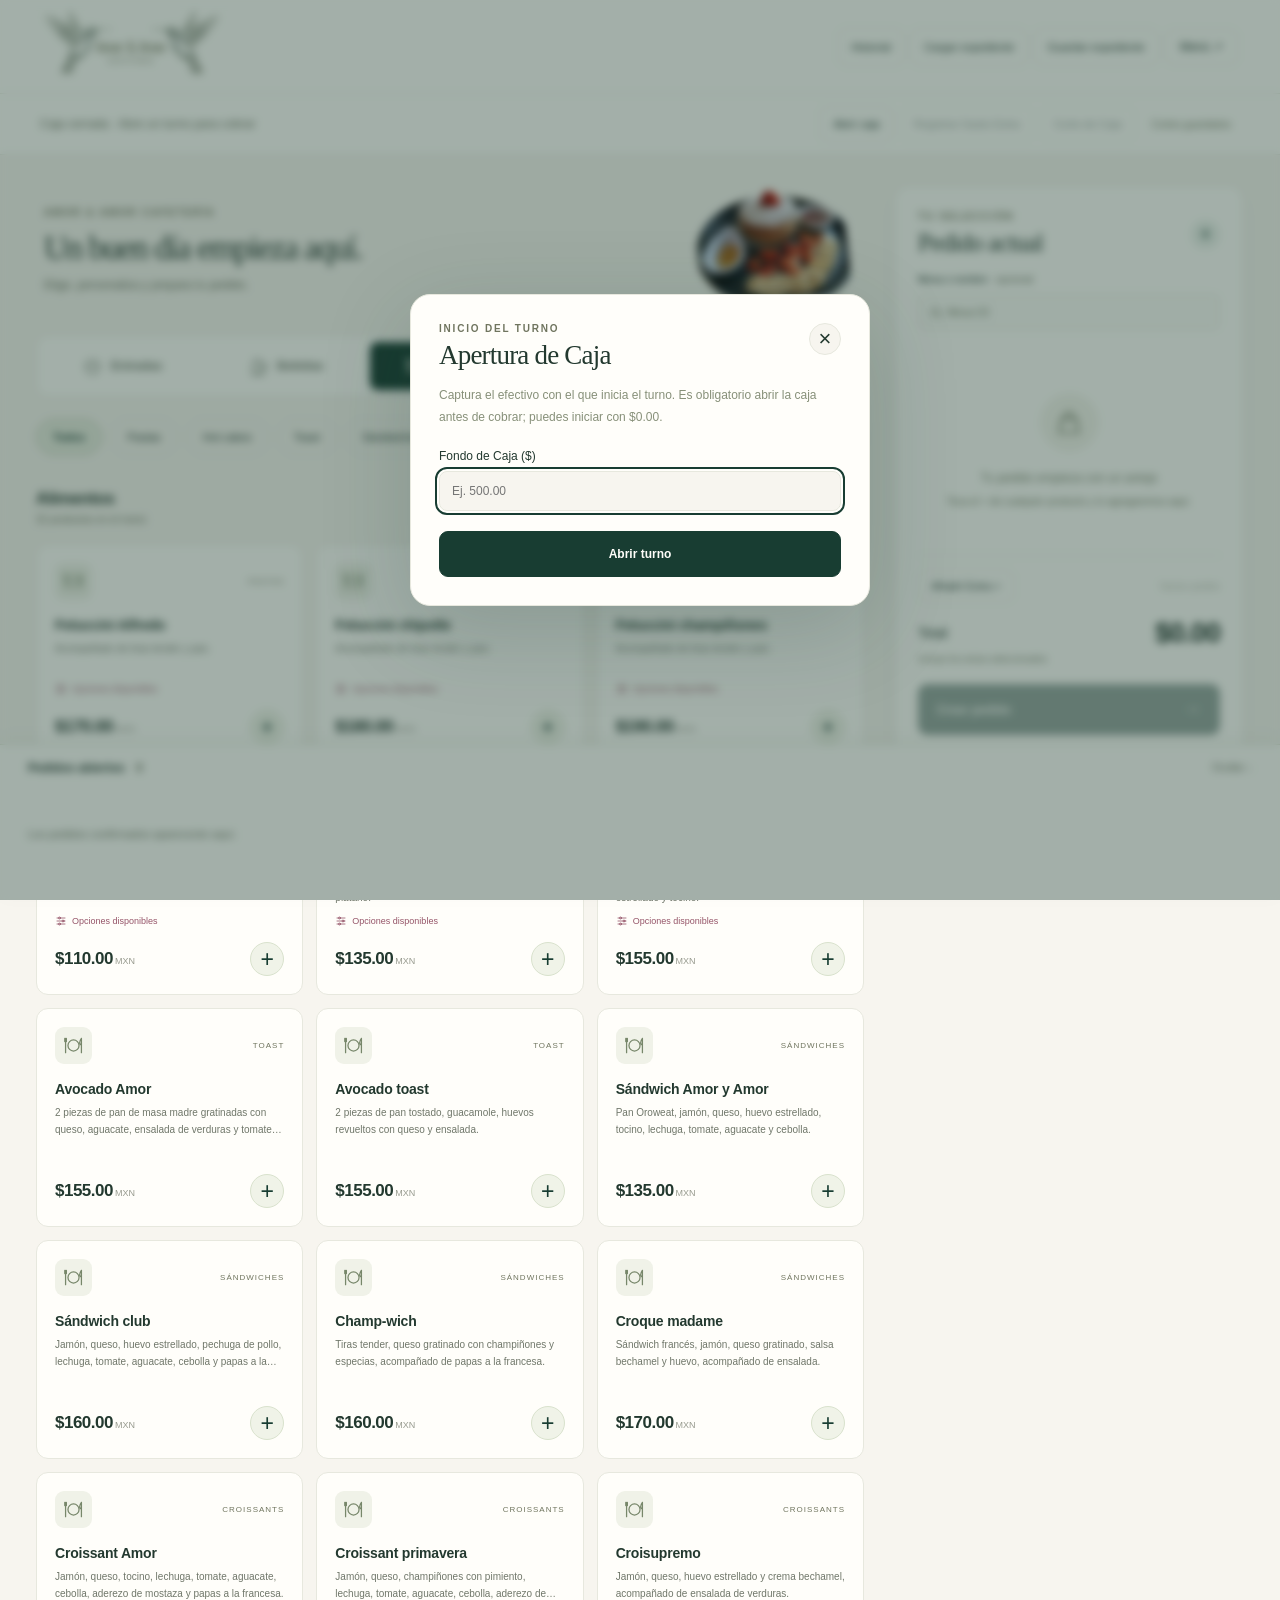
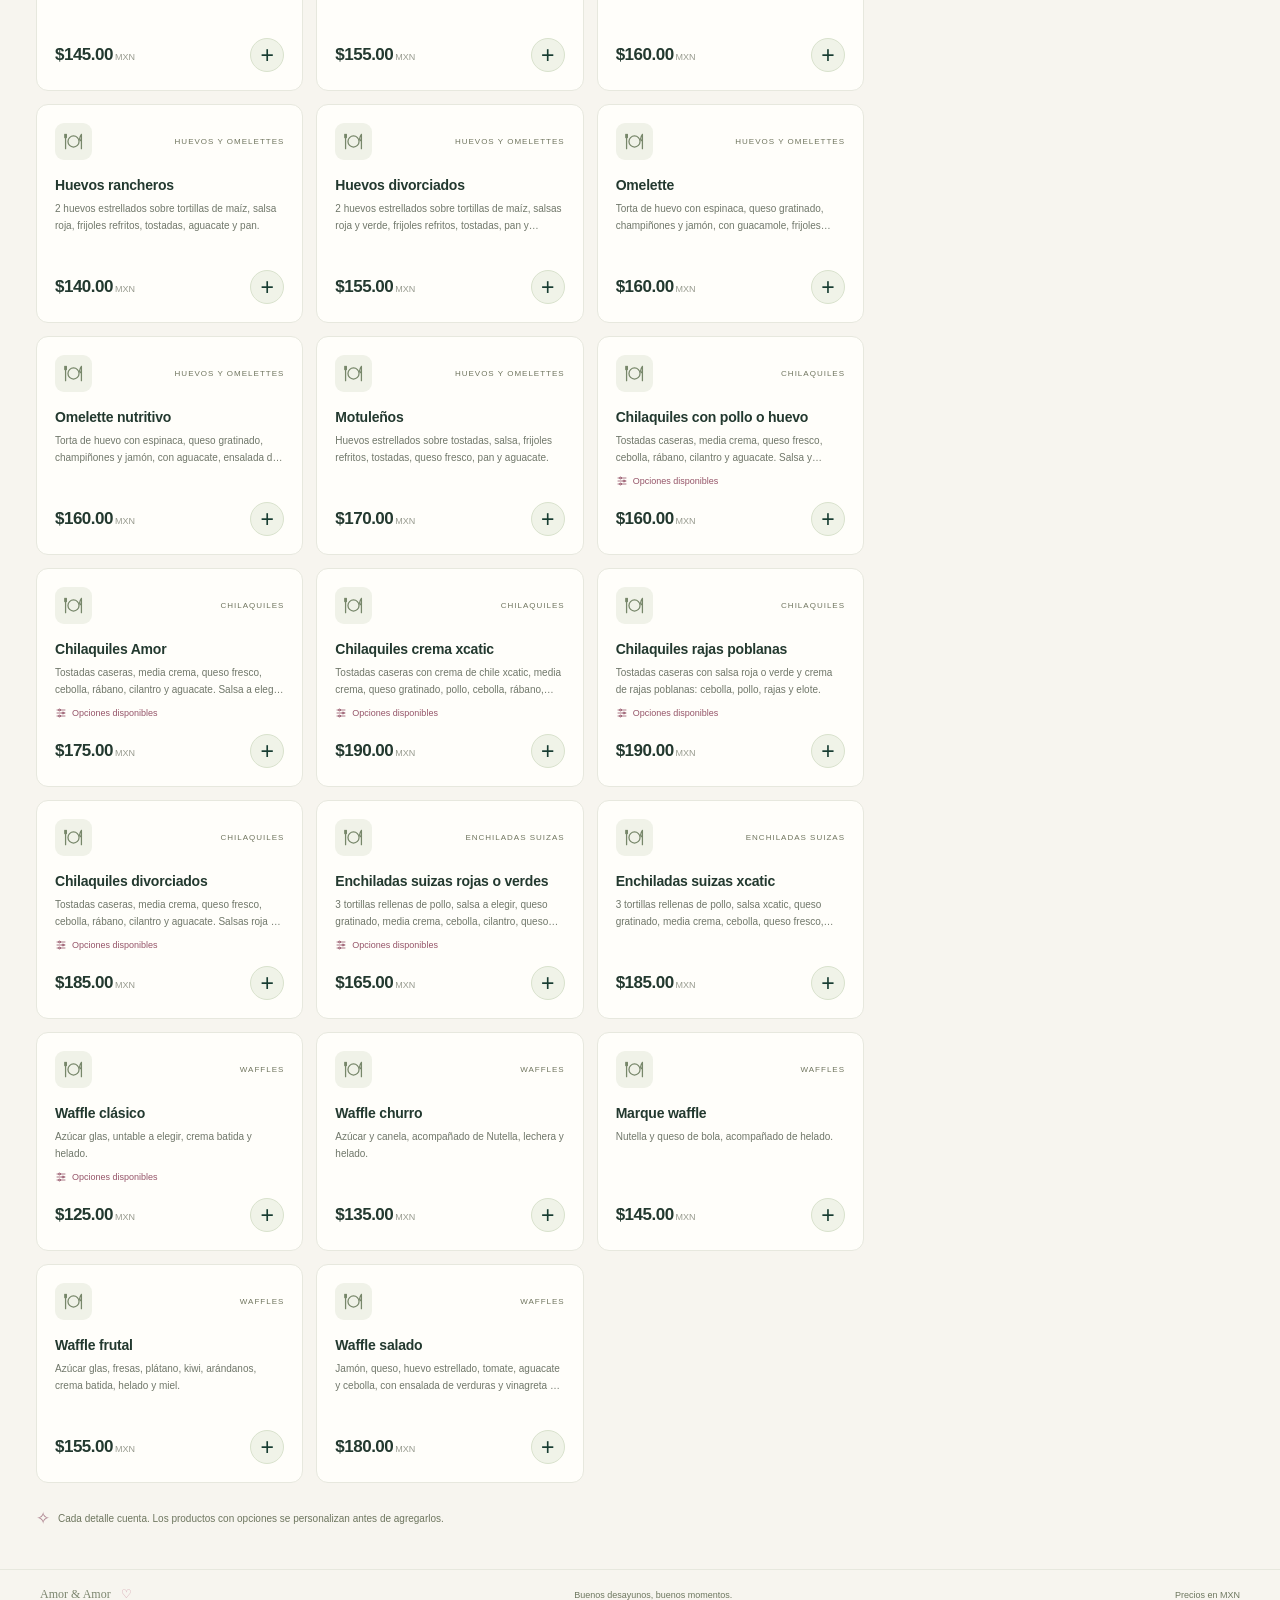
==== commit b7296d21: "0.2" ====
--- a/index.html
+++ b/index.html
@@ -8,13 +8,17 @@
   <title>Amor & Amor · Punto de venta</title>
   <link rel="stylesheet" href="css/styles.css">
   <link rel="stylesheet" href="css/pos-features.css">
+  <link rel="stylesheet" href="css/cash-print.css">
   <script src="js/menuData.js" defer></script>
   <script src="js/orderCore.js" defer></script>
   <script src="js/orders.js" defer></script>
   <script src="js/history.js" defer></script>
+  <script src="js/cash.js" defer></script>
   <script src="js/storage.js" defer></script>
   <script src="js/media.js" defer></script>
   <script src="js/salesUI.js" defer></script>
+  <script src="js/cashUI.js" defer></script>
+  <script src="js/printing.js" defer></script>
   <script src="js/app.js" defer></script>
 </head>
 <body>
@@ -23,6 +27,16 @@
     <div class="topbar-title"><span class="status-dot" aria-hidden="true"></span><span>Punto de venta</span><span class="header-divider"></span><span class="muted">Cocina con amor</span></div>
     <nav class="header-actions" aria-label="Ventas y expedientes"><button id="history-button" type="button">Historial</button><button id="load-expediente" type="button">Cargar expediente</button><button id="save-expediente" type="button">Guardar expediente</button><a class="menu-source" href="assets/Menu%20Amor%20%26%20Amor.pdf" target="_blank" rel="noopener">Menú ↗</a></nav>
   </header>
+
+  <nav class="cash-toolbar" aria-label="Control de caja">
+    <p id="cash-status" role="status">Caja cerrada · Abre un turno para cobrar</p>
+    <div class="cash-toolbar-actions">
+      <button id="cash-open-button" type="button" class="secondary-button">Abrir caja</button>
+      <button id="cash-expense-button" type="button" class="secondary-button" disabled>Registrar Gasto Extra</button>
+      <button id="cash-close-button" type="button" class="secondary-button" disabled>Corte de Caja</button>
+      <button id="cash-history-button" type="button" class="text-button">Cortes guardados</button>
+    </div>
+  </nav>
 
   <main class="workspace">
     <section class="catalog" aria-labelledby="catalog-title">
@@ -67,7 +81,7 @@
 
   <dialog id="review-dialog" class="modal review-modal" aria-labelledby="review-title">
     <div class="modal-heading"><div><p class="eyebrow">TODO LISTO</p><h2 id="review-title">Revisa tu pedido</h2></div><button class="close-button" type="button" data-close aria-label="Cerrar revisión">×</button></div>
-    <p id="review-label" class="modal-description"></p><div id="review-items" class="review-items"></div><div class="review-total"><span>Total del pedido</span><strong id="review-total"></strong></div><p class="muted export-note">Se guardará en este dispositivo y aparecerá en Pedidos abiertos.</p><button id="confirm-order" class="primary-button" type="button">Confirmar pedido <span aria-hidden="true">✓</span></button>
+    <p id="review-label" class="modal-description"></p><div id="review-items" class="review-items"></div><div class="review-total"><span>Total del pedido</span><strong id="review-total"></strong></div><p class="muted export-note">Se guardará en este dispositivo y se abrirá la impresión de comandas para Cocina y Barra.</p><button id="confirm-order" class="primary-button" type="button">Confirmar pedido <span aria-hidden="true">✓</span></button>
   </dialog>
   <dialog id="clear-dialog" class="modal small-modal" aria-labelledby="clear-title"><div class="modal-heading"><h2 id="clear-title">¿Vaciar este pedido?</h2><button type="button" class="close-button" data-close aria-label="Cerrar">×</button></div><p class="modal-description">Se quitarán los productos y sus personalizaciones del borrador actual.</p><div class="confirm-actions"><button type="button" class="secondary-button" data-close autofocus>Conservar pedido</button><button id="confirm-clear" type="button" class="primary-button">Vaciar pedido</button></div></dialog>
 
@@ -92,11 +106,63 @@
   </dialog>
 
   <dialog id="ticket-dialog" class="modal ticket-modal" aria-labelledby="ticket-title">
-    <div class="modal-heading"><div><p class="eyebrow">SEGUIMIENTO DEL PEDIDO</p><h2 id="ticket-title"></h2></div><button type="button" class="close-button" data-close aria-label="Cerrar pedido">×</button></div><p id="ticket-meta" class="modal-description"></p><div id="ticket-lines" class="ticket-lines"></div><div class="review-total"><span>Total del pedido</span><strong id="ticket-total"></strong></div><div class="ticket-actions"><button id="prepare-all" type="button" class="secondary-button">Preparar todo</button><button id="pay-all" type="button" class="primary-button">Marcar todo PAGADO</button></div>
+    <div class="modal-heading"><div><p class="eyebrow">SEGUIMIENTO DEL PEDIDO</p><h2 id="ticket-title"></h2></div><button type="button" class="close-button" data-close aria-label="Cerrar pedido">×</button></div><p id="ticket-meta" class="modal-description"></p><div id="ticket-lines" class="ticket-lines"></div><div class="review-total"><span>Total del pedido</span><strong id="ticket-total"></strong></div><div class="ticket-actions"><button id="prepare-all" type="button" class="secondary-button">Preparar todo</button><button id="reprint-order" type="button" class="secondary-button">Reimprimir comandas</button><button id="pay-all" type="button" class="primary-button">Cobrar pendientes</button></div>
+  </dialog>
+
+  <dialog id="cash-open-dialog" class="modal small-modal cash-modal" aria-labelledby="cash-open-title" aria-describedby="cash-open-note">
+    <form id="cash-open-form" novalidate>
+      <div class="modal-heading"><div><p class="eyebrow">INICIO DEL TURNO</p><h2 id="cash-open-title">Apertura de Caja</h2></div><button type="button" class="close-button" data-close aria-label="Cancelar apertura">×</button></div>
+      <p id="cash-open-note" class="modal-description">Captura el efectivo con el que inicia el turno. Es obligatorio abrir la caja antes de cobrar; puedes iniciar con $0.00.</p>
+      <label class="cash-field" for="cash-opening-fund">Fondo de Caja ($)<input id="cash-opening-fund" type="text" inputmode="decimal" maxlength="12" placeholder="Ej. 500.00" required autofocus></label>
+      <p id="cash-open-error" class="form-error" role="alert" hidden></p>
+      <button type="submit" class="primary-button">Abrir turno</button>
+    </form>
+  </dialog>
+
+  <dialog id="cash-payment-dialog" class="modal small-modal cash-modal" aria-labelledby="cash-payment-title">
+    <form id="cash-payment-form" novalidate>
+      <div class="modal-heading"><div><p class="eyebrow">REGISTRAR COBRO</p><h2 id="cash-payment-title">Método de pago</h2></div><button type="button" class="close-button" data-close aria-label="Cancelar cobro">×</button></div>
+      <p id="cash-payment-note" class="modal-description"></p>
+      <div class="review-total"><span>Importe a cobrar</span><strong id="cash-payment-total"></strong></div>
+      <fieldset class="cash-methods"><legend>Selecciona el método de pago</legend>
+        <label class="option-choice"><input type="radio" name="metodoPago" value="efectivo" required> Efectivo</label>
+        <label class="option-choice"><input type="radio" name="metodoPago" value="tarjeta" required> Tarjeta/Transferencia</label>
+      </fieldset>
+      <p id="cash-payment-error" class="form-error" role="alert" hidden></p>
+      <button type="submit" class="primary-button">Confirmar cobro</button>
+    </form>
+  </dialog>
+
+  <dialog id="cash-expense-dialog" class="modal small-modal cash-modal" aria-labelledby="cash-expense-title">
+    <form id="cash-expense-form" novalidate>
+      <div class="modal-heading"><div><p class="eyebrow">SALIDA DE EFECTIVO</p><h2 id="cash-expense-title">Registrar Gasto Extra</h2></div><button type="button" class="close-button" data-close aria-label="Cancelar gasto">×</button></div>
+      <p class="modal-description">Se descontará únicamente del efectivo del turno.</p>
+      <label class="cash-field" for="cash-expense-amount">Monto ($)<input id="cash-expense-amount" type="text" inputmode="decimal" maxlength="12" placeholder="Ej. 80.50" required autofocus></label>
+      <label class="cash-field" for="cash-expense-concept">Concepto<input id="cash-expense-concept" type="text" maxlength="100" placeholder="Ej. Compra de hielo" required></label>
+      <p id="cash-expense-error" class="form-error" role="alert" hidden></p>
+      <button type="submit" class="primary-button">Guardar gasto</button>
+    </form>
+  </dialog>
+
+  <dialog id="cash-close-dialog" class="modal cash-modal" aria-labelledby="cash-close-title">
+    <div class="modal-heading"><div><p class="eyebrow">CIERRE DEL TURNO</p><h2 id="cash-close-title">Corte de Caja</h2></div><button type="button" class="close-button" data-close aria-label="Cerrar corte">×</button></div>
+    <p id="cash-close-note" class="modal-description"></p>
+    <dl id="cash-summary" class="cash-summary"></dl>
+    <details class="cash-expenses"><summary id="cash-expenses-title">Conceptos de gastos</summary><ul id="cash-expenses-list"></ul></details>
+    <p class="group-help">Al cerrar, se guardará este corte y la caja quedará en cero. Los pedidos pendientes podrán cobrarse en el siguiente turno.</p>
+    <p id="cash-close-error" class="form-error" role="alert" hidden></p>
+    <button id="close-shift" type="button" class="primary-button">Cerrar Turno</button>
+  </dialog>
+
+  <dialog id="cash-history-dialog" class="modal cash-history-modal" aria-labelledby="cash-history-title">
+    <div class="modal-heading"><div><p class="eyebrow">CONTROL DE EFECTIVO</p><h2 id="cash-history-title">Cortes guardados</h2></div><button type="button" class="close-button" data-close aria-label="Cerrar cortes guardados">×</button></div>
+    <div id="cash-history-list" class="cash-history-list"></div>
+    <p id="cash-history-empty" class="empty-state" hidden>Aún no hay turnos cerrados.</p>
   </dialog>
 
   <section id="open-orders-bar" class="open-orders-bar" aria-labelledby="open-orders-title"><div class="queue-heading"><h2 id="open-orders-title">Pedidos abiertos <span id="open-orders-count">0</span></h2><button id="toggle-queue" type="button" aria-expanded="true" aria-controls="open-orders-list">Ocultar ↓</button></div><div id="open-orders-list" class="open-orders-list"></div></section>
   <div id="toast" class="toast" role="status" aria-live="polite" hidden></div>
   <noscript><p class="noscript">Activa JavaScript para ver el catálogo y preparar pedidos.</p></noscript>
+  <div id="zona-impresion"></div>
 </body>
 </html>
--- a/css/cash-print.css
+++ b/css/cash-print.css
@@ -0,0 +1,78 @@
+/* Caja: conserva los colores y diálogos del POS. */
+.cash-toolbar { display: flex; align-items: center; justify-content: space-between; flex-wrap: wrap; gap: 12px; padding: 12px 40px; border-bottom: 1px solid var(--line); background: var(--paper); }
+.cash-toolbar > p { font-size: 12px; line-height: 1.5; color: var(--muted); font-variant-numeric: tabular-nums; }
+.cash-toolbar > p[data-open="true"] { color: var(--forest); }
+.cash-toolbar-actions { display: flex; flex-wrap: wrap; align-items: center; gap: 8px; }
+.cash-toolbar .secondary-button { font-size: 11px; padding: 9px 12px; min-height: 36px; }
+.cash-toolbar .text-button { padding: 9px; }
+.cash-field { display: block; font-size: 12px; margin: 20px 0; }
+.cash-field input { display: block; width: 100%; padding: 12px; margin-top: 8px; border: 1px solid var(--line); border-radius: 8px; background: var(--cream); color: var(--ink); }
+.cash-field input:focus-visible { outline: 2px solid var(--forest); outline-offset: 2px; }
+.cash-modal .primary-button { width: 100%; justify-content: center; margin-top: 20px; }
+.cash-methods { border: 0; padding: 0; margin: 22px 0; }
+.cash-methods legend { font-size: 12px; margin-bottom: 8px; }
+.cash-summary { margin: 22px 0 18px; font-size: 12px; }
+.cash-summary-row { display: flex; justify-content: space-between; align-items: baseline; gap: 18px; padding: 12px 0; border-bottom: 1px solid var(--line); }
+.cash-summary dt { line-height: 1.6; min-width: 0; overflow-wrap: anywhere; }
+.cash-summary dd { margin: 0; font-weight: 600; text-align: right; font-variant-numeric: tabular-nums; white-space: nowrap; flex-shrink: 0; }
+.cash-summary-row.expected { padding: 15px 12px; border-radius: 8px; background: var(--forest); color: var(--paper); font-size: 14px; }
+.cash-summary-row.sales { margin-top: 6px; font-size: 14px; }
+.cash-expenses { font-size: 12px; margin: 18px 0; }
+.cash-expenses summary { cursor: pointer; color: var(--forest); padding: 8px 0; }
+.cash-expenses ul { list-style: none; padding: 0; margin: 8px 0; }
+.cash-expenses li { display: flex; justify-content: space-between; gap: 12px; padding: 9px 0; border-bottom: 1px dashed var(--line); line-height: 1.6; }
+.cash-expenses li > span { overflow-wrap: anywhere; min-width: 0; }
+.cash-expenses li > strong { flex-shrink: 0; font-variant-numeric: tabular-nums; }
+.cash-history-modal { width: min(680px, calc(100% - 28px)); }
+.cash-history-list { margin-top: 20px; }
+.cash-saved-cut { border: 1px solid var(--line); border-radius: 10px; padding: 14px; margin-top: 12px; }
+.cash-saved-cut > summary { cursor: pointer; line-height: 1.8; font-size: 12px; overflow-wrap: anywhere; }
+.cash-saved-cut .cash-summary { margin-top: 12px; }
+
+@media (max-width: 900px) { .cash-toolbar { padding: 12px 24px; } }
+@media (max-width: 700px) {
+  .cash-toolbar { padding: 12px 14px; gap: 8px; }
+  .cash-toolbar-actions { gap: 6px; }
+  .cash-toolbar .secondary-button, .cash-toolbar .text-button { font-size: 10px; }
+  .cash-summary-row { gap: 10px; }
+  .cash-summary-row.expected, .cash-summary-row.sales { font-size: 12px; }
+}
+
+/* Comandas térmicas: zona directa del body, fuera de los diálogos. */
+#zona-impresion { display: none; }
+@page { margin: 0; }
+@media print {
+  html, body { margin: 0 !important; padding: 0 !important; width: 300px !important; min-width: 0 !important; background: #fff !important; color: #000 !important; }
+  body > :not(#zona-impresion) { display: none !important; }
+  dialog, dialog::backdrop { display: none !important; }
+  #zona-impresion {
+    display: block !important;
+    position: static !important;
+    width: 300px;
+    max-width: 300px;
+    margin: 0;
+    padding: 10px;
+    box-sizing: border-box;
+    font-family: "Courier New", Courier, monospace;
+    font-size: 13px;
+    line-height: 1.45;
+    color: #000;
+    background: #fff;
+    word-wrap: break-word;
+    overflow-wrap: anywhere;
+  }
+  #zona-impresion * { color: #000; font-family: inherit; max-width: 100%; }
+  .comanda-ticket { margin: 0; padding: 0 0 12px; }
+  .comanda-ticket + .comanda-ticket { break-before: page; page-break-before: always; }
+  .comanda-cabecera { text-align: center; border-bottom: 1px dashed #000; padding-bottom: 10px; }
+  .comanda-cabecera h2 { font-size: 17px; margin: 8px 0; }
+  .comanda-cabecera p, .comanda-cabecera h3 { margin: 4px 0; }
+  .comanda-area { font-size: 18px; font-weight: bold; }
+  .comanda-lista { list-style: none; padding: 0; margin: 12px 0; }
+  .comanda-producto { margin: 0 0 12px; break-inside: avoid; page-break-inside: avoid; }
+  .comanda-producto > strong { display: block; }
+  .comanda-modificadores { list-style: none; padding: 0 0 0 16px; margin: 4px 0 0; font-size: 12px; }
+  .comanda-modificadores li { white-space: pre-wrap; }
+  .comanda-aviso { font-size: 11px; margin: 4px 0; }
+  .comanda-pie { border-top: 1px dashed #000; padding-top: 8px; margin-top: 12px; text-align: center; font-size: 11px; }
+}
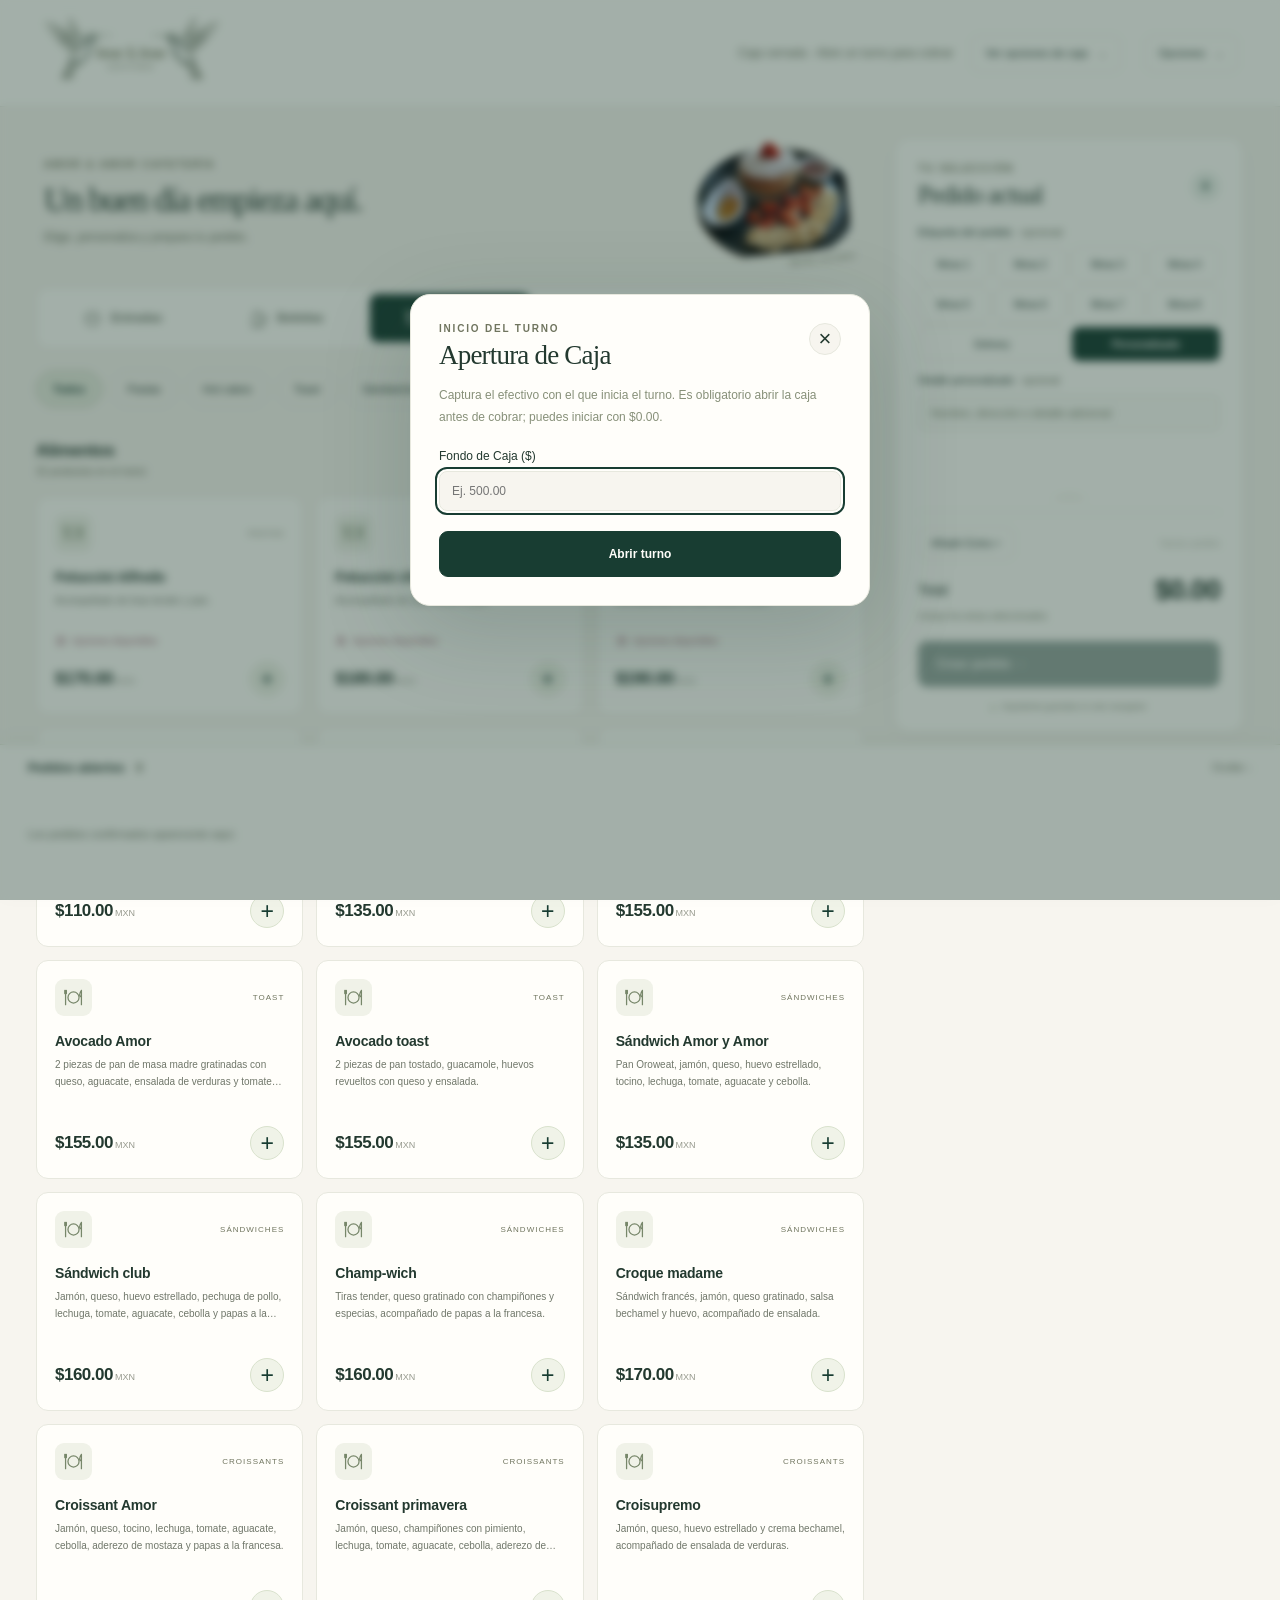
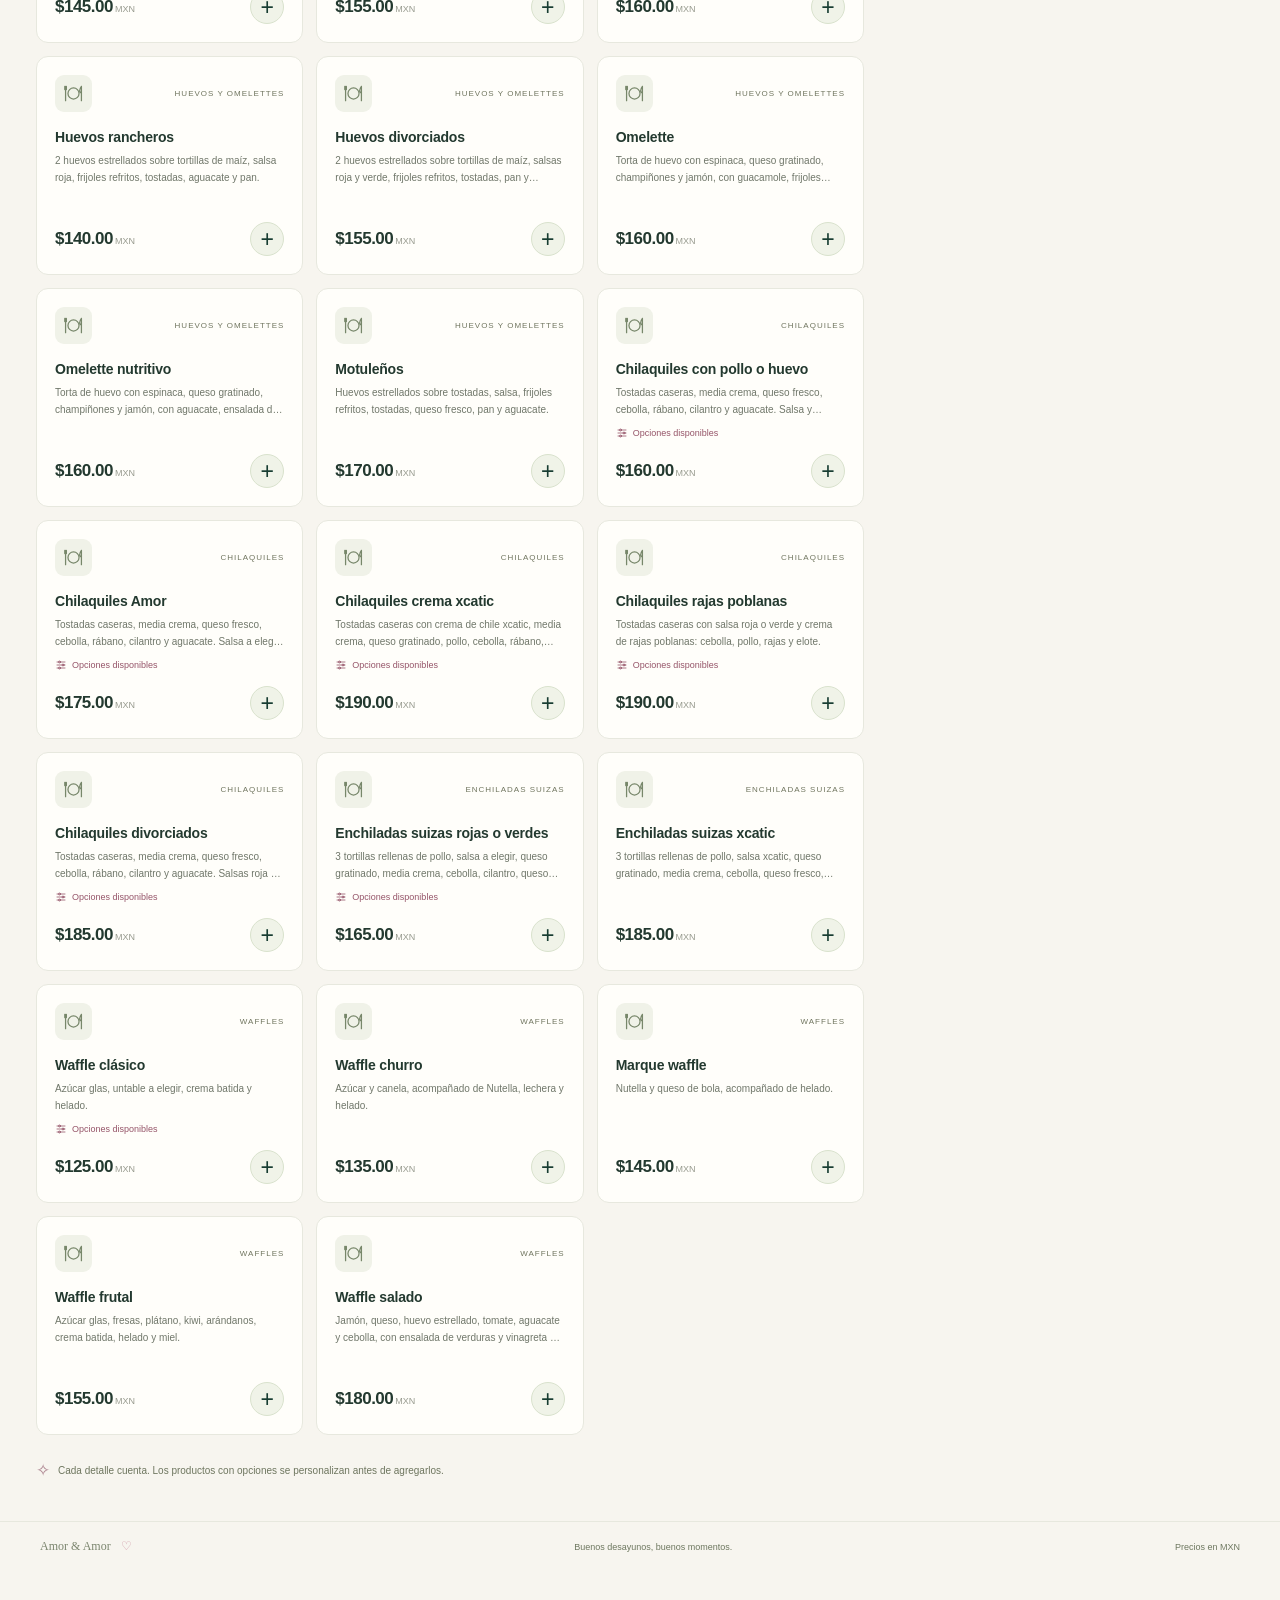
==== commit b3b42580: "0.3" ====
--- a/index.html
+++ b/index.html
@@ -24,19 +24,29 @@
 <body>
   <header class="topbar">
     <a class="brand" href="./" aria-label="Amor y Amor, inicio"><img src="assets/img/logo.png" alt="Amor & Amor Cafetería" width="180" height="72"></a>
-    <div class="topbar-title"><span class="status-dot" aria-hidden="true"></span><span>Punto de venta</span><span class="header-divider"></span><span class="muted">Cocina con amor</span></div>
-    <nav class="header-actions" aria-label="Ventas y expedientes"><button id="history-button" type="button">Historial</button><button id="load-expediente" type="button">Cargar expediente</button><button id="save-expediente" type="button">Guardar expediente</button><a class="menu-source" href="assets/Menu%20Amor%20%26%20Amor.pdf" target="_blank" rel="noopener">Menú ↗</a></nav>
+    <div class="header-cash">
+      <p id="cash-status" role="status">Caja cerrada · Abre un turno para cobrar</p>
+      <details id="cash-options" class="options-dropdown">
+        <summary>Ver opciones de caja</summary>
+        <nav class="options-panel" aria-label="Control de caja">
+          <button id="cash-open-button" type="button">Abrir caja</button>
+          <button id="cash-expense-button" type="button" disabled>Registrar gasto extra</button>
+          <button id="cash-close-button" type="button" disabled>Corte de caja</button>
+          <button id="cash-history-button" type="button">Cortes guardados</button>
+        </nav>
+      </details>
+    </div>
+    <details id="app-options" class="options-dropdown app-options">
+      <summary>Opciones</summary>
+      <nav class="options-panel" aria-label="Opciones de la aplicación">
+        <a href="assets/Menu%20Amor%20%26%20Amor.pdf" target="_blank" rel="noopener">Menú ↗</a>
+        <button id="history-button" type="button">Historial</button>
+        <button id="load-expediente" type="button">Cargar expediente</button>
+        <button id="save-expediente" type="button">Guardar expediente</button>
+        <button id="restart-app" type="button">Reiniciar aplicación</button>
+      </nav>
+    </details>
   </header>
-
-  <nav class="cash-toolbar" aria-label="Control de caja">
-    <p id="cash-status" role="status">Caja cerrada · Abre un turno para cobrar</p>
-    <div class="cash-toolbar-actions">
-      <button id="cash-open-button" type="button" class="secondary-button">Abrir caja</button>
-      <button id="cash-expense-button" type="button" class="secondary-button" disabled>Registrar Gasto Extra</button>
-      <button id="cash-close-button" type="button" class="secondary-button" disabled>Corte de Caja</button>
-      <button id="cash-history-button" type="button" class="text-button">Cortes guardados</button>
-    </div>
-  </nav>
 
   <main class="workspace">
     <section class="catalog" aria-labelledby="catalog-title">
@@ -60,9 +70,14 @@
 
     <aside id="order-panel" class="order-panel" aria-labelledby="order-title">
       <div class="order-heading"><div><p class="eyebrow">TU SELECCIÓN</p><h2 id="order-title" tabindex="-1">Pedido actual</h2></div><span id="order-count" class="count-badge">0</span></div>
-      <label class="order-label" for="order-label">Mesa o nombre <span class="muted">· opcional</span><input id="order-label" type="text" maxlength="60" placeholder="Ej. Mesa 03" autocomplete="off"></label>
+      <div id="order-label-controls" class="order-label-controls">
+        <p id="label-presets-title" class="label-presets-title">Etiqueta del pedido <span class="muted">· opcional</span></p>
+        <div id="order-label-presets" class="label-presets" role="group" aria-labelledby="label-presets-title"></div>
+        <label class="order-label" for="order-label">Detalle personalizado <span class="muted">· opcional</span><input id="order-label" type="text" maxlength="60" placeholder="Nombre, dirección o detalle adicional" autocomplete="off"></label>
+      </div>
+      <div id="addition-notice" class="addition-notice" hidden><p id="addition-note"></p><button id="cancel-addition" type="button" class="text-button">Cancelar</button></div>
       <div id="order-items" class="order-items" aria-label="Productos del pedido"></div>
-      <div class="order-bottom"><div class="draft-actions"><button id="add-extra" class="secondary-button" type="button">Añadir Extra +</button><button id="clear-order" class="text-button" type="button" disabled>Vaciar pedido</button></div><div class="order-total"><span>Total</span><strong id="order-total">$0.00</strong></div><p class="total-note">Incluye los extras seleccionados</p><button id="review-order" class="primary-button" type="button" disabled>Crear pedido <span aria-hidden="true">→</span></button><p class="local-note"><span class="status-dot" aria-hidden="true"></span><span id="storage-status">Expediente guardado en este navegador</span></p></div>
+      <div class="order-bottom"><div class="draft-actions"><button id="add-extra" class="secondary-button" type="button">Añadir Extra +</button><button id="clear-order" class="text-button" type="button" disabled>Vaciar pedido</button></div><div class="order-total"><span id="order-total-label">Total</span><strong id="order-total">$0.00</strong></div><p class="total-note">Incluye los extras seleccionados</p><button id="review-order" class="primary-button" type="button" disabled>Crear pedido <span aria-hidden="true">→</span></button><p class="local-note"><span class="status-dot" aria-hidden="true"></span><span id="storage-status">Expediente guardado en este navegador</span></p></div>
     </aside>
   </main>
   <button id="mobile-order-link" class="mobile-order-link" type="button" aria-controls="order-panel" hidden><span>Ver pedido <span id="mobile-order-count" class="mobile-count"></span></span><strong id="mobile-order-total"></strong><span aria-hidden="true">↓</span></button>
@@ -81,9 +96,10 @@
 
   <dialog id="review-dialog" class="modal review-modal" aria-labelledby="review-title">
     <div class="modal-heading"><div><p class="eyebrow">TODO LISTO</p><h2 id="review-title">Revisa tu pedido</h2></div><button class="close-button" type="button" data-close aria-label="Cerrar revisión">×</button></div>
-    <p id="review-label" class="modal-description"></p><div id="review-items" class="review-items"></div><div class="review-total"><span>Total del pedido</span><strong id="review-total"></strong></div><p class="muted export-note">Se guardará en este dispositivo y se abrirá la impresión de comandas para Cocina y Barra.</p><button id="confirm-order" class="primary-button" type="button">Confirmar pedido <span aria-hidden="true">✓</span></button>
+    <p id="review-label" class="modal-description"></p><div id="review-items" class="review-items"></div><div class="review-total"><span id="review-total-label">Total del pedido</span><strong id="review-total"></strong></div><p id="review-print-note" class="muted export-note">Se guardará en este dispositivo y se abrirá la impresión de comandas para Cocina y Barra.</p><button id="confirm-order" class="primary-button" type="button">Confirmar pedido <span aria-hidden="true">✓</span></button>
   </dialog>
   <dialog id="clear-dialog" class="modal small-modal" aria-labelledby="clear-title"><div class="modal-heading"><h2 id="clear-title">¿Vaciar este pedido?</h2><button type="button" class="close-button" data-close aria-label="Cerrar">×</button></div><p class="modal-description">Se quitarán los productos y sus personalizaciones del borrador actual.</p><div class="confirm-actions"><button type="button" class="secondary-button" data-close autofocus>Conservar pedido</button><button id="confirm-clear" type="button" class="primary-button">Vaciar pedido</button></div></dialog>
+  <dialog id="cancel-addition-dialog" class="modal small-modal" aria-labelledby="cancel-addition-title"><div class="modal-heading"><h2 id="cancel-addition-title">¿Cancelar los productos nuevos?</h2><button type="button" class="close-button" data-close aria-label="Cerrar">×</button></div><p class="modal-description">Se descartará esta selección. El pedido abierto y el borrador de tu próximo pedido se conservarán.</p><div class="confirm-actions"><button type="button" class="secondary-button" data-close autofocus>Seguir añadiendo</button><button id="confirm-cancel-addition" type="button" class="primary-button">Cancelar selección</button></div></dialog>
 
   <dialog id="extra-dialog" class="modal small-modal" aria-labelledby="extra-title">
     <form id="extra-form" novalidate><div class="modal-heading"><div><p class="eyebrow">PRODUCTO PERSONALIZADO</p><h2 id="extra-title">Añadir Extra</h2></div><button type="button" class="close-button" data-close aria-label="Cerrar extras">×</button></div>
@@ -106,7 +122,7 @@
   </dialog>
 
   <dialog id="ticket-dialog" class="modal ticket-modal" aria-labelledby="ticket-title">
-    <div class="modal-heading"><div><p class="eyebrow">SEGUIMIENTO DEL PEDIDO</p><h2 id="ticket-title"></h2></div><button type="button" class="close-button" data-close aria-label="Cerrar pedido">×</button></div><p id="ticket-meta" class="modal-description"></p><div id="ticket-lines" class="ticket-lines"></div><div class="review-total"><span>Total del pedido</span><strong id="ticket-total"></strong></div><div class="ticket-actions"><button id="prepare-all" type="button" class="secondary-button">Preparar todo</button><button id="reprint-order" type="button" class="secondary-button">Reimprimir comandas</button><button id="pay-all" type="button" class="primary-button">Cobrar pendientes</button></div>
+    <div class="modal-heading"><div><p class="eyebrow">SEGUIMIENTO DEL PEDIDO</p><h2 id="ticket-title"></h2></div><button type="button" class="close-button" data-close aria-label="Cerrar pedido">×</button></div><p id="ticket-meta" class="modal-description"></p><div class="ticket-tools"><button id="add-to-order" type="button" class="secondary-button">Añadir productos +</button><button id="print-bill" type="button" class="secondary-button">Imprimir cuenta</button></div><div id="ticket-lines" class="ticket-lines"></div><div class="review-total"><span>Total del pedido</span><strong id="ticket-total"></strong></div><p id="ticket-balance" class="ticket-balance"></p><div class="ticket-actions"><button id="prepare-all" type="button" class="secondary-button">Preparar todo</button><button id="reprint-order" type="button" class="secondary-button">Reimprimir comandas</button><button id="pay-all" type="button" class="primary-button">Cobrar pendientes</button></div>
   </dialog>
 
   <dialog id="cash-open-dialog" class="modal small-modal cash-modal" aria-labelledby="cash-open-title" aria-describedby="cash-open-note">
@@ -119,17 +135,19 @@
     </form>
   </dialog>
 
-  <dialog id="cash-payment-dialog" class="modal small-modal cash-modal" aria-labelledby="cash-payment-title">
+  <dialog id="cash-payment-dialog" class="modal small-modal cash-modal cash-payment-modal" aria-labelledby="cash-payment-title" aria-describedby="cash-payment-note">
     <form id="cash-payment-form" novalidate>
-      <div class="modal-heading"><div><p class="eyebrow">REGISTRAR COBRO</p><h2 id="cash-payment-title">Método de pago</h2></div><button type="button" class="close-button" data-close aria-label="Cancelar cobro">×</button></div>
+      <div class="modal-heading"><div><p class="eyebrow">REGISTRAR COBRO</p><h2 id="cash-payment-title">Cobrar pedido</h2></div><button type="button" class="close-button" data-close aria-label="Cancelar cobro">×</button></div>
       <p id="cash-payment-note" class="modal-description"></p>
-      <div class="review-total"><span>Importe a cobrar</span><strong id="cash-payment-total"></strong></div>
-      <fieldset class="cash-methods"><legend>Selecciona el método de pago</legend>
-        <label class="option-choice"><input type="radio" name="metodoPago" value="efectivo" required> Efectivo</label>
-        <label class="option-choice"><input type="radio" name="metodoPago" value="tarjeta" required> Tarjeta/Transferencia</label>
-      </fieldset>
+      <div class="cash-payment-total"><span>Total a Pagar</span><strong id="cash-payment-total">$0.00</strong></div>
+      <div class="cash-payment-inputs">
+        <label class="cash-field" for="cash-payment-cash">Monto recibido en Efectivo ($)<input id="cash-payment-cash" name="efectivoRecibido" type="number" inputmode="decimal" min="0" step="0.01" value="0" required aria-describedby="cash-payment-help cash-payment-status" autofocus></label>
+        <label class="cash-field" for="cash-payment-card">Monto en Tarjeta/Transferencia ($)<input id="cash-payment-card" name="montoTarjeta" type="number" inputmode="decimal" min="0" step="0.01" value="0" required aria-describedby="cash-payment-help cash-payment-status"></label>
+      </div>
+      <p id="cash-payment-help" class="group-help">Puedes combinar ambos métodos. El cambio se entrega del efectivo recibido.</p>
+      <p id="cash-payment-status" class="cash-payment-status" data-state="missing" role="status" aria-live="polite" aria-atomic="true">Faltan: $0.00</p>
       <p id="cash-payment-error" class="form-error" role="alert" hidden></p>
-      <button type="submit" class="primary-button">Confirmar cobro</button>
+      <button id="cash-payment-confirm" type="submit" class="primary-button" disabled>Confirmar Pago</button>
     </form>
   </dialog>
 
--- a/css/pos-features.css
+++ b/css/pos-features.css
@@ -2,18 +2,39 @@
 :root { --queue-height: 156px; }
 body { padding-bottom: calc(var(--queue-height) + 22px); }
 .topbar-title { display: none; }
-.header-actions { display: flex; align-items: center; gap: 7px; }
-.header-actions > button { border: 1px solid var(--line); background: var(--paper); border-radius: 8px; padding: 10px 12px; font-size: 11px; min-height: 38px; }
-.header-actions > button:hover { background: var(--forest-soft); }
+.topbar { height: auto; min-height: 94px; gap: 24px; padding-top: 12px; padding-bottom: 12px; }
+.brand { flex-shrink: 0; }
+.header-cash { display: flex; align-items: center; justify-content: flex-end; gap: 18px; flex: 1; min-width: 0; }
+#cash-status { font-size: 12px; line-height: 1.5; color: var(--muted); font-variant-numeric: tabular-nums; }
+#cash-status[data-open="true"] { color: var(--forest); }
+.options-dropdown { position: relative; flex-shrink: 0; }
+.options-dropdown > summary { cursor: pointer; list-style: none; font-size: 11px; padding: 11px 13px; border-radius: 8px; border: 1px solid var(--line); background: var(--paper); white-space: nowrap; }
+.options-dropdown > summary::-webkit-details-marker { display: none; }
+.options-dropdown > summary::after { content: '⌄'; margin-left: 10px; color: var(--muted); }
+.options-dropdown[open] > summary { background: var(--forest-soft); border-color: #a6b794; }
+.options-dropdown > summary:focus-visible { outline: 3px solid #cc7893; outline-offset: 3px; }
+.options-panel { position: absolute; top: calc(100% + 8px); right: 0; z-index: 10; width: 224px; padding: 7px; border: 1px solid var(--line); border-radius: 12px; background: var(--paper); box-shadow: 0 12px 35px #183d3220; }
+.options-panel > button, .options-panel > a { display: block; width: 100%; padding: 12px; border: 0; border-radius: 6px; background: transparent; text-align: left; text-decoration: none; font-size: 12px; }
+.options-panel > button:hover:not(:disabled), .options-panel > a:hover { background: var(--forest-soft); }
+#restart-app { border-top: 1px solid var(--line); margin-top: 5px; border-radius: 0 0 6px 6px; }
 .global-search-note { font-size: 11px; color: var(--forest); padding: 11px 14px; margin: -4px 0 16px; background: var(--forest-soft); border-radius: 8px; line-height: 1.6; }
 .catalog.searching .filter-row { display: none; }
 .search-field { width: min(320px, 55%); }
 .product-card .category-label { max-width: 150px; }
 .draft-actions { display: flex; align-items: center; justify-content: space-between; gap: 8px; }
 .draft-actions .secondary-button { font-size: 11px; padding: 9px 12px; }
-.order-panel { max-height: calc(100dvh - 148px - var(--queue-height)); min-height: min(580px, calc(100dvh - 148px - var(--queue-height))); }
+.order-panel { max-height: calc(100dvh - 148px - var(--queue-height)); min-height: min(690px, calc(100dvh - 148px - var(--queue-height))); }
 .order-heading { margin-bottom: 17px; flex: none; }
 .order-label { flex: none; }
+.order-label-controls { flex: none; }
+.label-presets-title { font-size: 11px; margin-bottom: 9px; }
+.label-presets { display: grid; grid-template-columns: repeat(4, minmax(0, 1fr)); gap: 6px; margin-bottom: 14px; }
+.label-preset { border: 1px solid var(--line); background: var(--paper); border-radius: 7px; min-height: 34px; padding: 7px 3px; font-size: 10px; }
+.label-preset:nth-last-child(-n+2) { grid-column: span 2; }
+.label-preset:hover { border-color: #a6b794; }
+.label-preset[aria-pressed="true"] { background: var(--forest); border-color: var(--forest); color: var(--paper); font-weight: 600; }
+.addition-notice { background: var(--forest-soft); border-radius: 9px; padding: 12px; margin-bottom: 12px; font-size: 11px; line-height: 1.7; flex: none; }
+.addition-notice > button { margin-top: 5px; }
 .extra-field { display: block; font-size: 12px; margin: 22px 0 15px; }
 .extra-field input { display: block; width: 100%; margin-top: 8px; background: var(--cream); border: 1px solid var(--line); border-radius: 8px; padding: 12px; color: var(--ink); }
 #extra-form > .primary-button { width: 100%; margin-top: 18px; }
@@ -65,7 +86,10 @@
 .line-state-actions .secondary-button { padding: 9px 10px; font-size: 9px; min-height: 34px; }
 .ticket-modal { width: min(650px, calc(100% - 28px)); }
 .ticket-lines { max-height: 50dvh; overflow-y: auto; margin-top: 15px; }
-.ticket-actions { justify-content: space-between; margin-top: 23px; }
+.ticket-actions { justify-content: space-between; margin-top: 18px; }
+.ticket-tools { display: flex; gap: 8px; flex-wrap: wrap; margin-top: 16px; }
+.ticket-tools > button { font-size: 11px; padding: 10px 13px; }
+.ticket-balance { text-align: right; font-size: 11px; color: var(--muted); margin-top: 9px; }
 .load-modal { width: min(540px, calc(100% - 28px)); }
 .load-days { max-height: 48dvh; overflow-y: auto; margin: 20px 0; }
 .load-day { width: 100%; display: flex; align-items: center; justify-content: space-between; gap: 14px; border: 1px solid var(--line); border-radius: 9px; background: var(--paper); padding: 15px; margin-bottom: 9px; text-align: left; }
@@ -85,11 +109,11 @@
 .queue-thumbnail .category-thumbnail { width: 32px; height: 32px; border-radius: 6px; }
 .thumbnail-quantity { position: absolute; bottom: -2px; right: -2px; border-radius: 6px; background: var(--forest); color: var(--paper); padding: 1px 4px; font-size: 8px; }
 .queue-more { width: 32px; height: 32px; display: grid; place-items: center; font-size: 12px; font-weight: 600; color: var(--forest); background: var(--forest-soft); border-radius: 6px; }
-.queue-data { display: block; min-width: 85px; }
-.queue-ticket-title { display: flex; gap: 12px; align-items: center; }
-.queue-ticket-title > strong { font-size: 12px; }
-.queue-label { display: block; font-size: 9px; color: var(--muted); margin-top: 5px; max-width: 135px; white-space: nowrap; overflow: hidden; text-overflow: ellipsis; }
-.queue-price { display: block; font-size: 16px; font-weight: 600; margin-top: 5px; }
+.queue-data { display: block; min-width: 100px; }
+.queue-ticket-title { display: flex; gap: 8px; align-items: center; margin-top: 6px; }
+.queue-number { font-size: 10px; color: var(--muted); }
+.queue-label { display: block; font-size: 18px; font-weight: 700; color: var(--forest); max-width: 220px; white-space: nowrap; overflow: hidden; text-overflow: ellipsis; }
+.queue-price { display: block; font-size: 14px; font-weight: 600; margin-top: 6px; }
 .queue-empty { align-self: center; color: var(--muted); font-size: 11px; }
 body[data-queue-collapsed="true"] { --queue-height: 45px; }
 .toast { bottom: calc(var(--queue-height) + 20px); }
@@ -102,10 +126,13 @@
 }
 @media(max-width: 700px) {
   :root { --queue-height: 160px; }
-  .topbar { height: auto; min-height: 110px; padding: 10px 14px; gap: 5px; flex-wrap: wrap; }
+  .topbar { height: auto; min-height: 110px; padding: 10px 14px; gap: 12px; flex-wrap: wrap; }
   .brand { height: 48px; }
-  .header-actions { flex-wrap: wrap; gap: 5px; width: 100%; }
-  .header-actions > button, .header-actions .menu-source { padding: 8px 10px; font-size: 9px; min-height: 34px; }
+  .app-options { margin-left: auto; }
+  .header-cash { order: 3; width: 100%; flex: auto; justify-content: space-between; gap: 10px; }
+  #cash-status { font-size: 11px; }
+  #cash-options > summary { font-size: 10px; padding: 10px 8px; white-space: normal; width: 118px; }
+  #cash-options > summary::after { margin-left: 4px; }
   .order-panel { min-height: 490px; max-height: none; }
   .search-field { width: 55%; }
   .history-modal { padding: 19px; height: calc(100dvh - 28px); }
--- a/css/cash-print.css
+++ b/css/cash-print.css
@@ -1,16 +1,19 @@
 /* Caja: conserva los colores y diálogos del POS. */
-.cash-toolbar { display: flex; align-items: center; justify-content: space-between; flex-wrap: wrap; gap: 12px; padding: 12px 40px; border-bottom: 1px solid var(--line); background: var(--paper); }
-.cash-toolbar > p { font-size: 12px; line-height: 1.5; color: var(--muted); font-variant-numeric: tabular-nums; }
-.cash-toolbar > p[data-open="true"] { color: var(--forest); }
-.cash-toolbar-actions { display: flex; flex-wrap: wrap; align-items: center; gap: 8px; }
-.cash-toolbar .secondary-button { font-size: 11px; padding: 9px 12px; min-height: 36px; }
-.cash-toolbar .text-button { padding: 9px; }
 .cash-field { display: block; font-size: 12px; margin: 20px 0; }
 .cash-field input { display: block; width: 100%; padding: 12px; margin-top: 8px; border: 1px solid var(--line); border-radius: 8px; background: var(--cream); color: var(--ink); }
 .cash-field input:focus-visible { outline: 2px solid var(--forest); outline-offset: 2px; }
 .cash-modal .primary-button { width: 100%; justify-content: center; margin-top: 20px; }
-.cash-methods { border: 0; padding: 0; margin: 22px 0; }
-.cash-methods legend { font-size: 12px; margin-bottom: 8px; }
+.cash-payment-total { display: grid; gap: 8px; margin: 22px 0; padding: 22px 16px; border-radius: 12px; background: var(--cream); text-align: center; }
+.cash-payment-total > span { color: var(--muted); font-size: 13px; }
+.cash-payment-total > strong { color: var(--forest); font-size: clamp(30px, 7vw, 42px); line-height: 1.2; font-variant-numeric: tabular-nums; overflow-wrap: anywhere; }
+.cash-payment-inputs { display: grid; gap: 16px; }
+.cash-payment-inputs .cash-field { margin: 0; line-height: 1.5; }
+.cash-payment-inputs input { font-size: 18px; font-variant-numeric: tabular-nums; }
+.cash-payment-status { margin: 18px 0 0; padding: 14px 16px; border: 1px solid; border-radius: 8px; font-size: 15px; line-height: 1.5; font-weight: 600; font-variant-numeric: tabular-nums; }
+.cash-payment-status[data-state="missing"], .cash-payment-status[data-state="invalid"] { color: #a32d35; background: #fff1f2; border-color: #efc5c9; }
+.cash-payment-status[data-state="complete"], .cash-payment-status[data-state="change"] { color: #246044; background: #edf8f0; border-color: #b7dcc3; }
+.cash-payment-status[data-state="change"] { font-size: 17px; }
+.cash-payment-modal .primary-button:disabled { cursor: not-allowed; opacity: .45; }
 .cash-summary { margin: 22px 0 18px; font-size: 12px; }
 .cash-summary-row { display: flex; justify-content: space-between; align-items: baseline; gap: 18px; padding: 12px 0; border-bottom: 1px solid var(--line); }
 .cash-summary dt { line-height: 1.6; min-width: 0; overflow-wrap: anywhere; }
@@ -29,11 +32,7 @@
 .cash-saved-cut > summary { cursor: pointer; line-height: 1.8; font-size: 12px; overflow-wrap: anywhere; }
 .cash-saved-cut .cash-summary { margin-top: 12px; }
 
-@media (max-width: 900px) { .cash-toolbar { padding: 12px 24px; } }
 @media (max-width: 700px) {
-  .cash-toolbar { padding: 12px 14px; gap: 8px; }
-  .cash-toolbar-actions { gap: 6px; }
-  .cash-toolbar .secondary-button, .cash-toolbar .text-button { font-size: 10px; }
   .cash-summary-row { gap: 10px; }
   .cash-summary-row.expected, .cash-summary-row.sales { font-size: 12px; }
 }
@@ -75,4 +74,10 @@
   .comanda-modificadores li { white-space: pre-wrap; }
   .comanda-aviso { font-size: 11px; margin: 4px 0; }
   .comanda-pie { border-top: 1px dashed #000; padding-top: 8px; margin-top: 12px; text-align: center; font-size: 11px; }
+  .cuenta-ayuda { font-size: 11px; margin: 9px 0; }
+  .cuenta-fila { display: flex; justify-content: space-between; align-items: baseline; gap: 12px; margin-top: 5px; }
+  .cuenta-fila > strong { flex-shrink: 0; font-variant-numeric: tabular-nums; }
+  .cuenta-totales { border-top: 1px dashed #000; padding-top: 8px; }
+  .cuenta-total { font-size: 18px; font-weight: bold; }
+  .cuenta-saldo { font-weight: bold; margin-top: 10px; }
 }
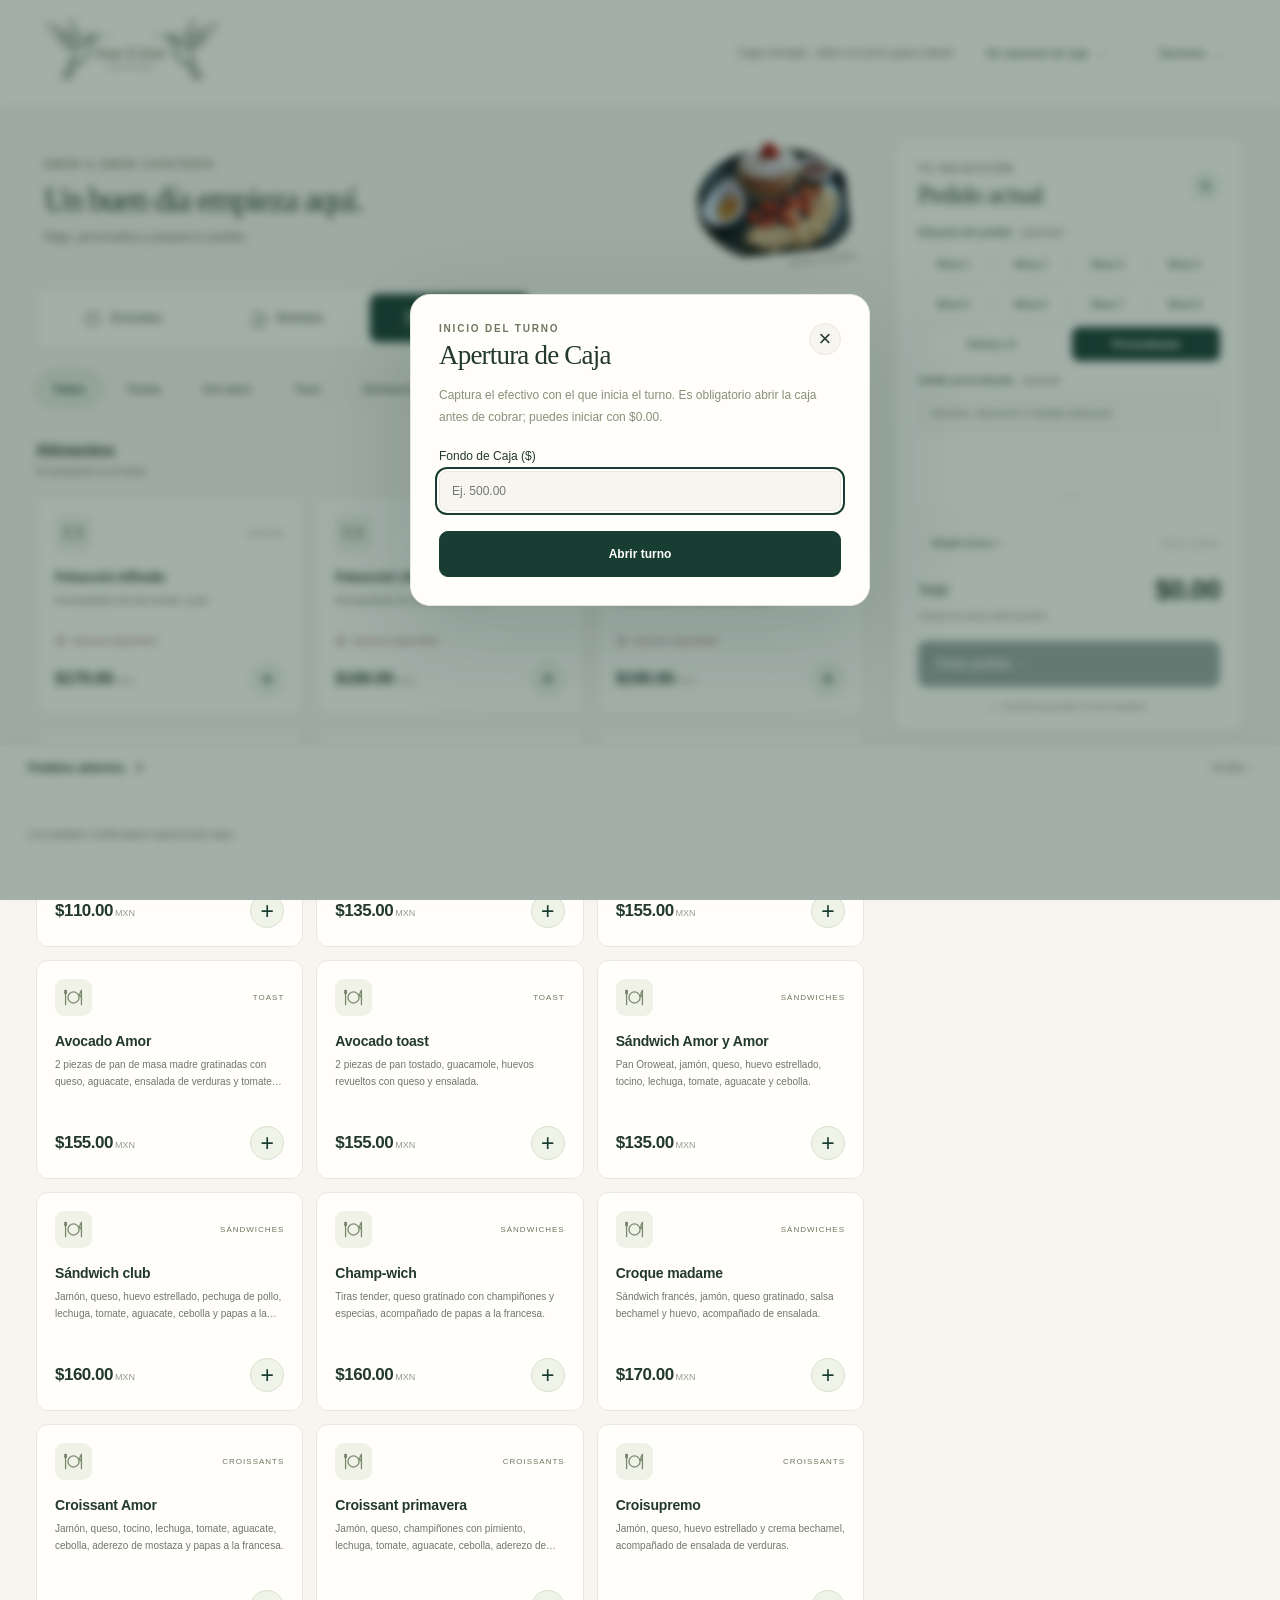
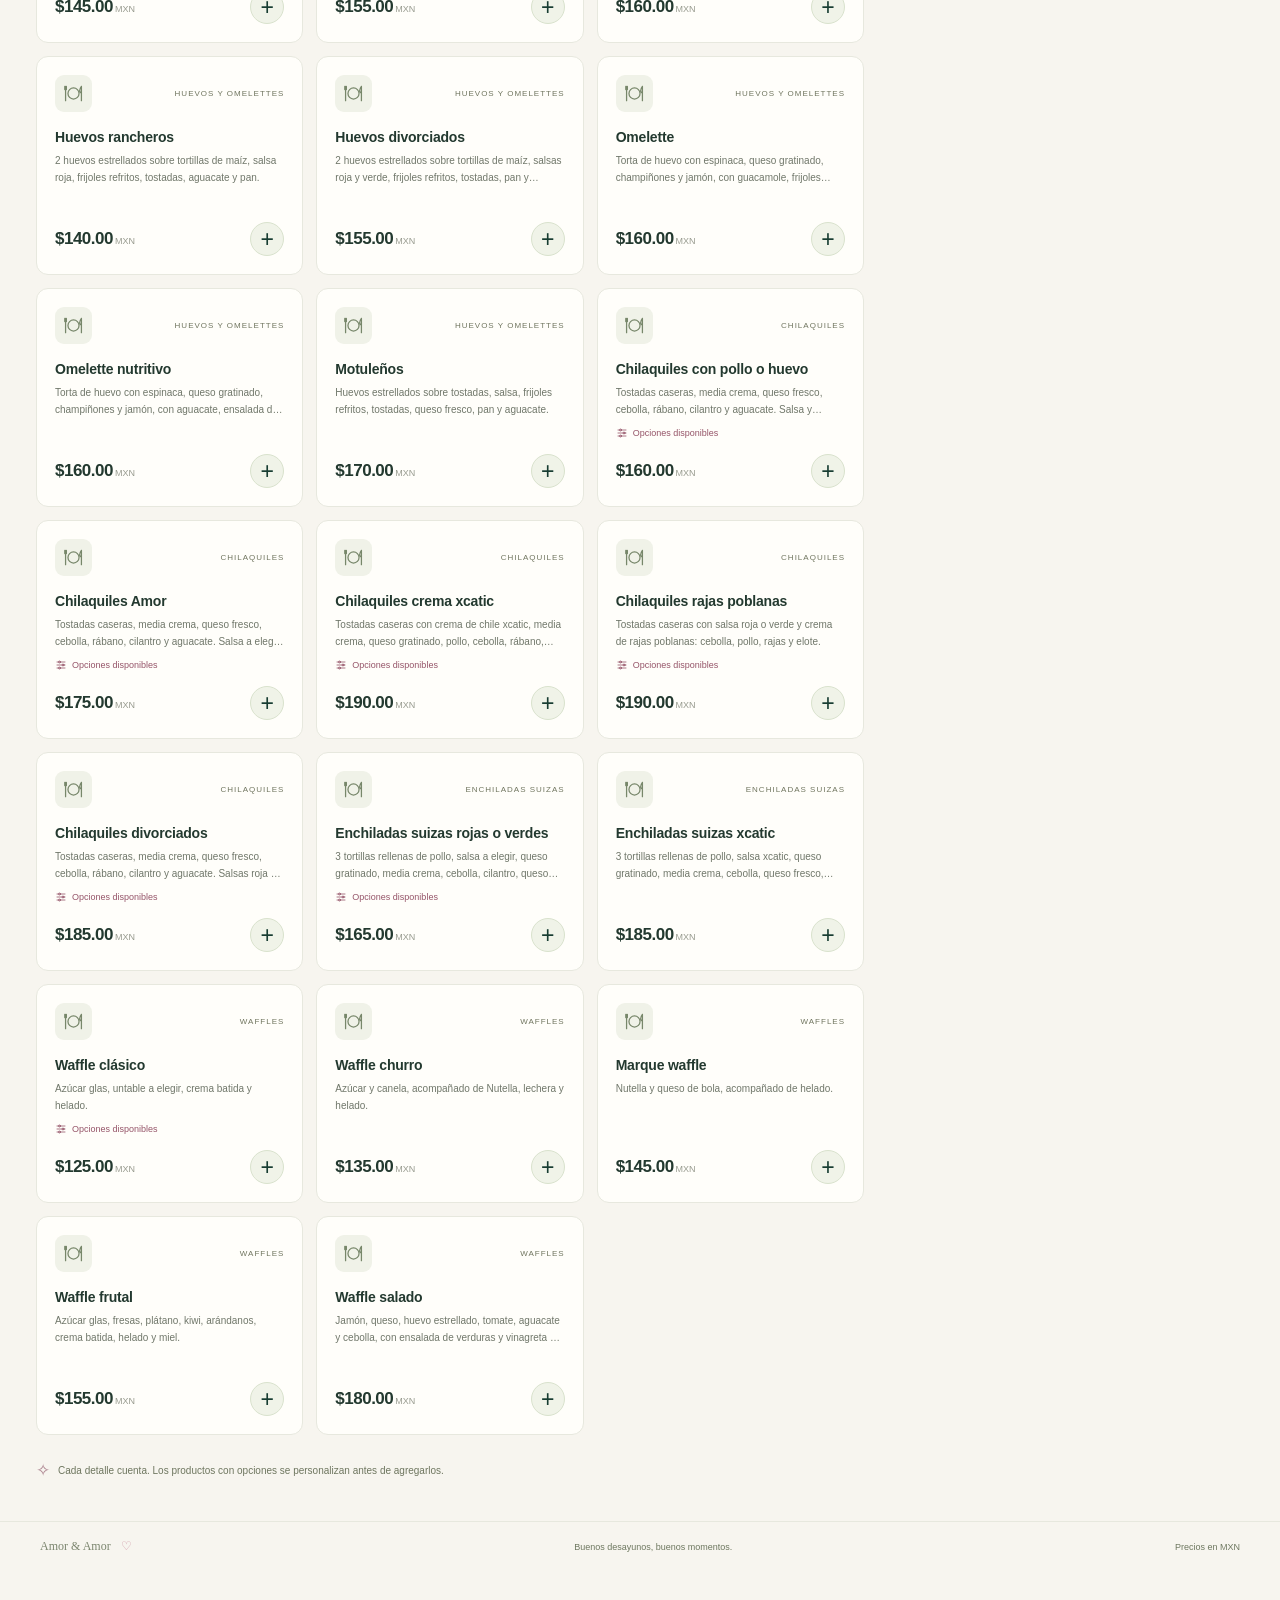
==== commit 1a70d243: "0.31 R" ====
--- a/index.html
+++ b/index.html
@@ -31,6 +31,7 @@
         <nav class="options-panel" aria-label="Control de caja">
           <button id="cash-open-button" type="button">Abrir caja</button>
           <button id="cash-expense-button" type="button" disabled>Registrar gasto extra</button>
+          <button id="cash-tips-button" type="button" disabled>Propinas y reparto</button>
           <button id="cash-close-button" type="button" disabled>Corte de caja</button>
           <button id="cash-history-button" type="button">Cortes guardados</button>
         </nav>
@@ -141,10 +142,10 @@
       <p id="cash-payment-note" class="modal-description"></p>
       <div class="cash-payment-total"><span>Total a Pagar</span><strong id="cash-payment-total">$0.00</strong></div>
       <div class="cash-payment-inputs">
-        <label class="cash-field" for="cash-payment-cash">Monto recibido en Efectivo ($)<input id="cash-payment-cash" name="efectivoRecibido" type="number" inputmode="decimal" min="0" step="0.01" value="0" required aria-describedby="cash-payment-help cash-payment-status" autofocus></label>
-        <label class="cash-field" for="cash-payment-card">Monto en Tarjeta/Transferencia ($)<input id="cash-payment-card" name="montoTarjeta" type="number" inputmode="decimal" min="0" step="0.01" value="0" required aria-describedby="cash-payment-help cash-payment-status"></label>
-      </div>
-      <p id="cash-payment-help" class="group-help">Puedes combinar ambos métodos. El cambio se entrega del efectivo recibido.</p>
+        <label class="cash-field" for="cash-payment-cash">Monto recibido en Efectivo ($)<input id="cash-payment-cash" name="efectivoRecibido" type="number" inputmode="decimal" min="0" step="0.01" placeholder="0" aria-describedby="cash-payment-help cash-payment-status" autofocus></label>
+        <label class="cash-field" for="cash-payment-card">Monto en Tarjeta/Transferencia ($)<input id="cash-payment-card" name="montoTarjeta" type="number" inputmode="decimal" min="0" step="0.01" placeholder="0" aria-describedby="cash-payment-help cash-payment-status"></label>
+      </div>
+      <p id="cash-payment-help" class="group-help">Puedes combinar ambos métodos. Un campo vacío equivale a $0.00. El cambio se entrega del efectivo recibido.</p>
       <p id="cash-payment-status" class="cash-payment-status" data-state="missing" role="status" aria-live="polite" aria-atomic="true">Faltan: $0.00</p>
       <p id="cash-payment-error" class="form-error" role="alert" hidden></p>
       <button id="cash-payment-confirm" type="submit" class="primary-button" disabled>Confirmar Pago</button>
@@ -162,12 +163,43 @@
     </form>
   </dialog>
 
+  <dialog id="cash-tips-dialog" class="modal cash-modal tips-modal" aria-labelledby="cash-tips-title">
+    <div class="modal-heading"><div><p class="eyebrow">PARA EL EQUIPO</p><h2 id="cash-tips-title">Propinas del turno</h2></div><button type="button" class="close-button" data-close aria-label="Cerrar propinas">×</button></div>
+    <p class="modal-description">Registra las propinas recibidas y acuerda cómo repartirlas al cerrar.</p>
+    <div class="tips-collected"><span>Total recolectado</span><strong id="tips-total">$0.00</strong><p id="tips-methods"></p></div>
+    <form id="cash-tip-form" novalidate>
+      <h3>Registrar propina</h3>
+      <div class="tips-input-row">
+        <label class="cash-field" for="cash-tip-amount">Monto ($)<input id="cash-tip-amount" type="text" inputmode="decimal" maxlength="12" placeholder="0" required></label>
+        <label class="cash-field" for="cash-tip-method">Recibida en<select id="cash-tip-method"><option value="efectivo">Efectivo</option><option value="tarjeta">Tarjeta / transferencia</option></select></label>
+      </div>
+      <p id="cash-tip-error" class="form-error" role="alert" hidden></p>
+      <button type="submit" class="secondary-button">Guardar propina</button>
+    </form>
+    <details class="cash-expenses tips-records"><summary id="tips-records-title">Propinas registradas</summary><ul id="tips-records-list"></ul></details>
+    <form id="tips-split-form" class="tips-split-form" novalidate>
+      <h3>Repartir propinas</h3>
+      <div class="tips-input-row">
+        <label class="cash-field" for="tips-split-type">Forma de reparto<select id="tips-split-type"><option value="igual">Partes iguales</option><option value="porcentaje">Por porcentaje</option></select></label>
+        <label class="cash-field" for="tips-people-count">Número de personas<input id="tips-people-count" type="number" min="1" max="50" step="1" value="2" required></label>
+      </div>
+      <div id="tips-percentages" class="tips-percentages" hidden></div>
+      <p id="tips-split-status" class="group-help" role="status" aria-live="polite"></p>
+      <ul id="tips-split-preview" class="tips-split-list"></ul>
+      <p class="group-help">El reparto se guarda en el corte. Este cálculo no registra una salida de dinero.</p>
+      <p id="tips-split-error" class="form-error" role="alert" hidden></p>
+      <button id="tips-save-split" type="submit" class="primary-button">Guardar reparto</button>
+    </form>
+  </dialog>
+
   <dialog id="cash-close-dialog" class="modal cash-modal" aria-labelledby="cash-close-title">
     <div class="modal-heading"><div><p class="eyebrow">CIERRE DEL TURNO</p><h2 id="cash-close-title">Corte de Caja</h2></div><button type="button" class="close-button" data-close aria-label="Cerrar corte">×</button></div>
     <p id="cash-close-note" class="modal-description"></p>
     <dl id="cash-summary" class="cash-summary"></dl>
     <details class="cash-expenses"><summary id="cash-expenses-title">Conceptos de gastos</summary><ul id="cash-expenses-list"></ul></details>
-    <p class="group-help">Al cerrar, se guardará este corte y la caja quedará en cero. Los pedidos pendientes podrán cobrarse en el siguiente turno.</p>
+    <section id="cash-close-tips" class="cash-cut-tips" aria-label="Reparto de propinas"></section>
+    <button id="cash-close-edit-tips" type="button" class="text-button">Configurar propinas y reparto</button>
+    <p class="group-help">Al cerrar, se guardará el corte y se abrirá la impresión de su ticket. La caja quedará en cero; los pedidos pendientes podrán cobrarse en el siguiente turno.</p>
     <p id="cash-close-error" class="form-error" role="alert" hidden></p>
     <button id="close-shift" type="button" class="primary-button">Cerrar Turno</button>
   </dialog>
--- a/css/pos-features.css
+++ b/css/pos-features.css
@@ -35,6 +35,33 @@
 .label-preset[aria-pressed="true"] { background: var(--forest); border-color: var(--forest); color: var(--paper); font-weight: 600; }
 .addition-notice { background: var(--forest-soft); border-radius: 9px; padding: 12px; margin-bottom: 12px; font-size: 11px; line-height: 1.7; flex: none; }
 .addition-notice > button { margin-top: 5px; }
+.cash-payment-inputs input::placeholder { color: #899082; opacity: 1; }
+.tips-modal { width: min(640px, calc(100% - 28px)); }
+.tips-collected { background: var(--forest-soft); border-radius: 12px; padding: 22px 16px; margin: 20px 0; text-align: center; }
+.tips-collected > span { display: block; font-size: 12px; color: var(--muted); }
+.tips-collected > strong { display: block; font-size: 36px; margin: 7px 0; font-variant-numeric: tabular-nums; }
+.tips-collected > p { font-size: 11px; line-height: 1.7; }
+.tips-modal h3, .cash-cut-tips h3 { font-size: 14px; font-weight: 600; }
+.tips-input-row { display: grid; grid-template-columns: repeat(2, minmax(0, 1fr)); gap: 16px; }
+.tips-input-row .cash-field { margin: 14px 0; }
+.tips-input-row select { display: block; width: 100%; margin-top: 8px; padding: 12px; border: 1px solid var(--line); border-radius: 8px; background: var(--cream); color: var(--ink); font: inherit; }
+.tips-input-row select:focus-visible { outline: 2px solid var(--forest); outline-offset: 2px; }
+.tips-split-form { border-top: 1px solid var(--line); padding-top: 20px; margin-top: 20px; }
+.tips-percentages { display: grid; gap: 8px; margin-bottom: 14px; }
+.tips-person-row { display: grid; grid-template-columns: minmax(0, 1fr) 115px; gap: 10px; }
+.tips-person-row input { width: 100%; min-width: 0; padding: 10px; border: 1px solid var(--line); background: var(--cream); border-radius: 7px; font-size: 12px; }
+.tips-percent-field { display: flex; align-items: center; gap: 7px; font-size: 12px; }
+.tips-split-list { list-style: none; padding: 0; margin: 12px 0; font-size: 12px; }
+.tips-split-list > li { display: flex; justify-content: space-between; align-items: baseline; gap: 14px; padding: 10px 0; border-bottom: 1px dashed var(--line); }
+.tips-split-list > li > span { min-width: 0; overflow-wrap: anywhere; }
+.tips-split-list > li > strong { flex-shrink: 0; white-space: nowrap; font-variant-numeric: tabular-nums; }
+#tips-split-status[data-state="invalid"] { color: var(--error); }
+.cash-cut-tips { padding: 16px 0 6px; border-top: 1px solid var(--line); }
+.print-cut-button { margin-top: 10px; }
+@media (max-width: 400px) {
+  .tips-input-row { grid-template-columns: 1fr; gap: 0; }
+  .tips-person-row { grid-template-columns: minmax(0, 1fr) 88px; gap: 7px; }
+}
 .extra-field { display: block; font-size: 12px; margin: 22px 0 15px; }
 .extra-field input { display: block; width: 100%; margin-top: 8px; background: var(--cream); border: 1px solid var(--line); border-radius: 8px; padding: 12px; color: var(--ink); }
 #extra-form > .primary-button { width: 100%; margin-top: 18px; }
--- a/css/cash-print.css
+++ b/css/cash-print.css
@@ -81,3 +81,19 @@
   .cuenta-total { font-size: 18px; font-weight: bold; }
   .cuenta-saldo { font-weight: bold; margin-top: 10px; }
 }
+
+/* El corte comparte el papel térmico de las comandas y ocupa un solo ticket. */
+@media print {
+  .corte-resumen { margin: 12px 0; }
+  .corte-fila { display: flex; justify-content: space-between; align-items: baseline; gap: 10px; margin: 7px 0; }
+  .corte-fila > span { min-width: 0; overflow-wrap: anywhere; }
+  .corte-fila > strong { flex-shrink: 0; font-variant-numeric: tabular-nums; white-space: nowrap; }
+  .corte-destacado { font-size: 15px; font-weight: bold; border-top: 1px dashed #000; border-bottom: 1px dashed #000; padding: 8px 0; }
+  .corte-total { font-weight: bold; margin-top: 10px; }
+  .corte-seccion { margin-top: 14px; border-top: 1px dashed #000; padding-top: 8px; }
+  .corte-seccion h4 { font-size: 13px; margin: 0 0 8px; }
+  .corte-seccion > p { margin: 6px 0; }
+  .corte-movimiento, .corte-fila { break-inside: avoid; page-break-inside: avoid; }
+  .corte-fecha, .corte-ayuda { font-size: 11px; line-height: 1.4; margin: 4px 0; }
+  .corte-movimiento + .corte-movimiento { margin-top: 10px; }
+}
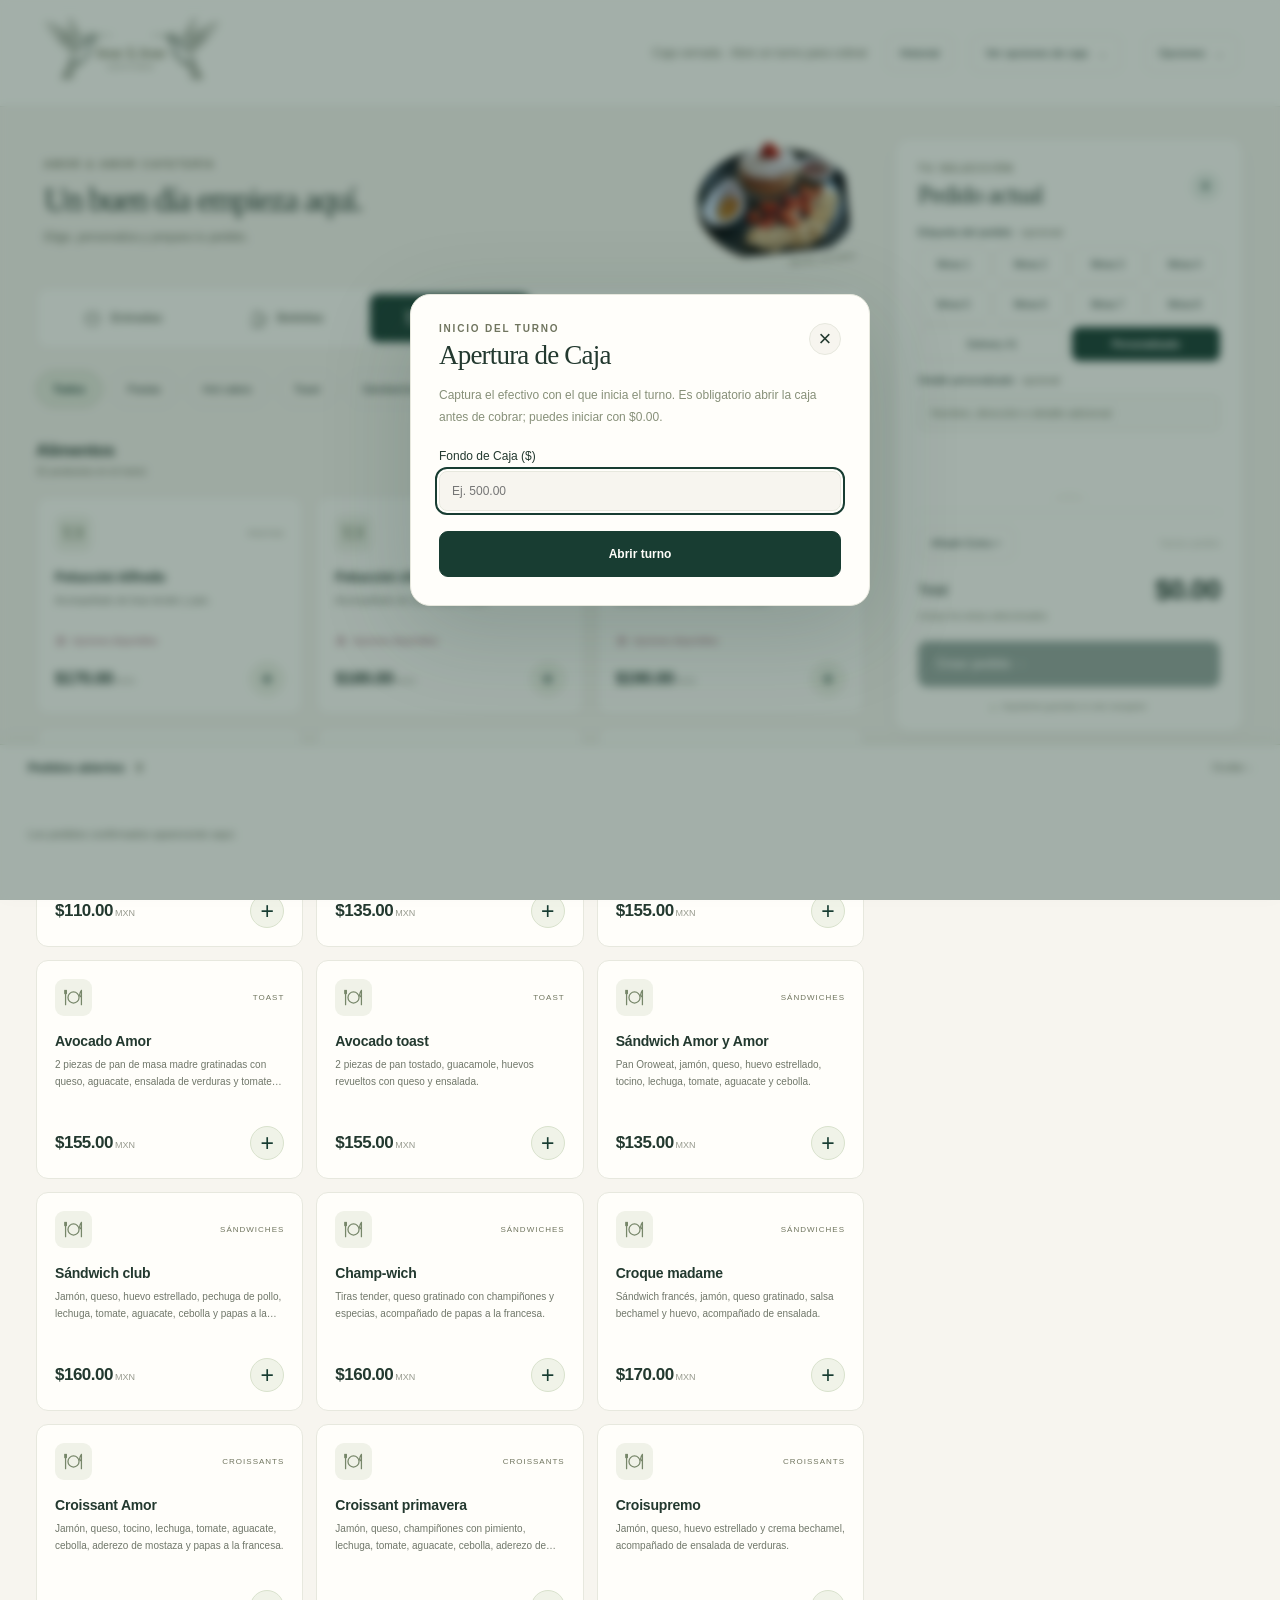
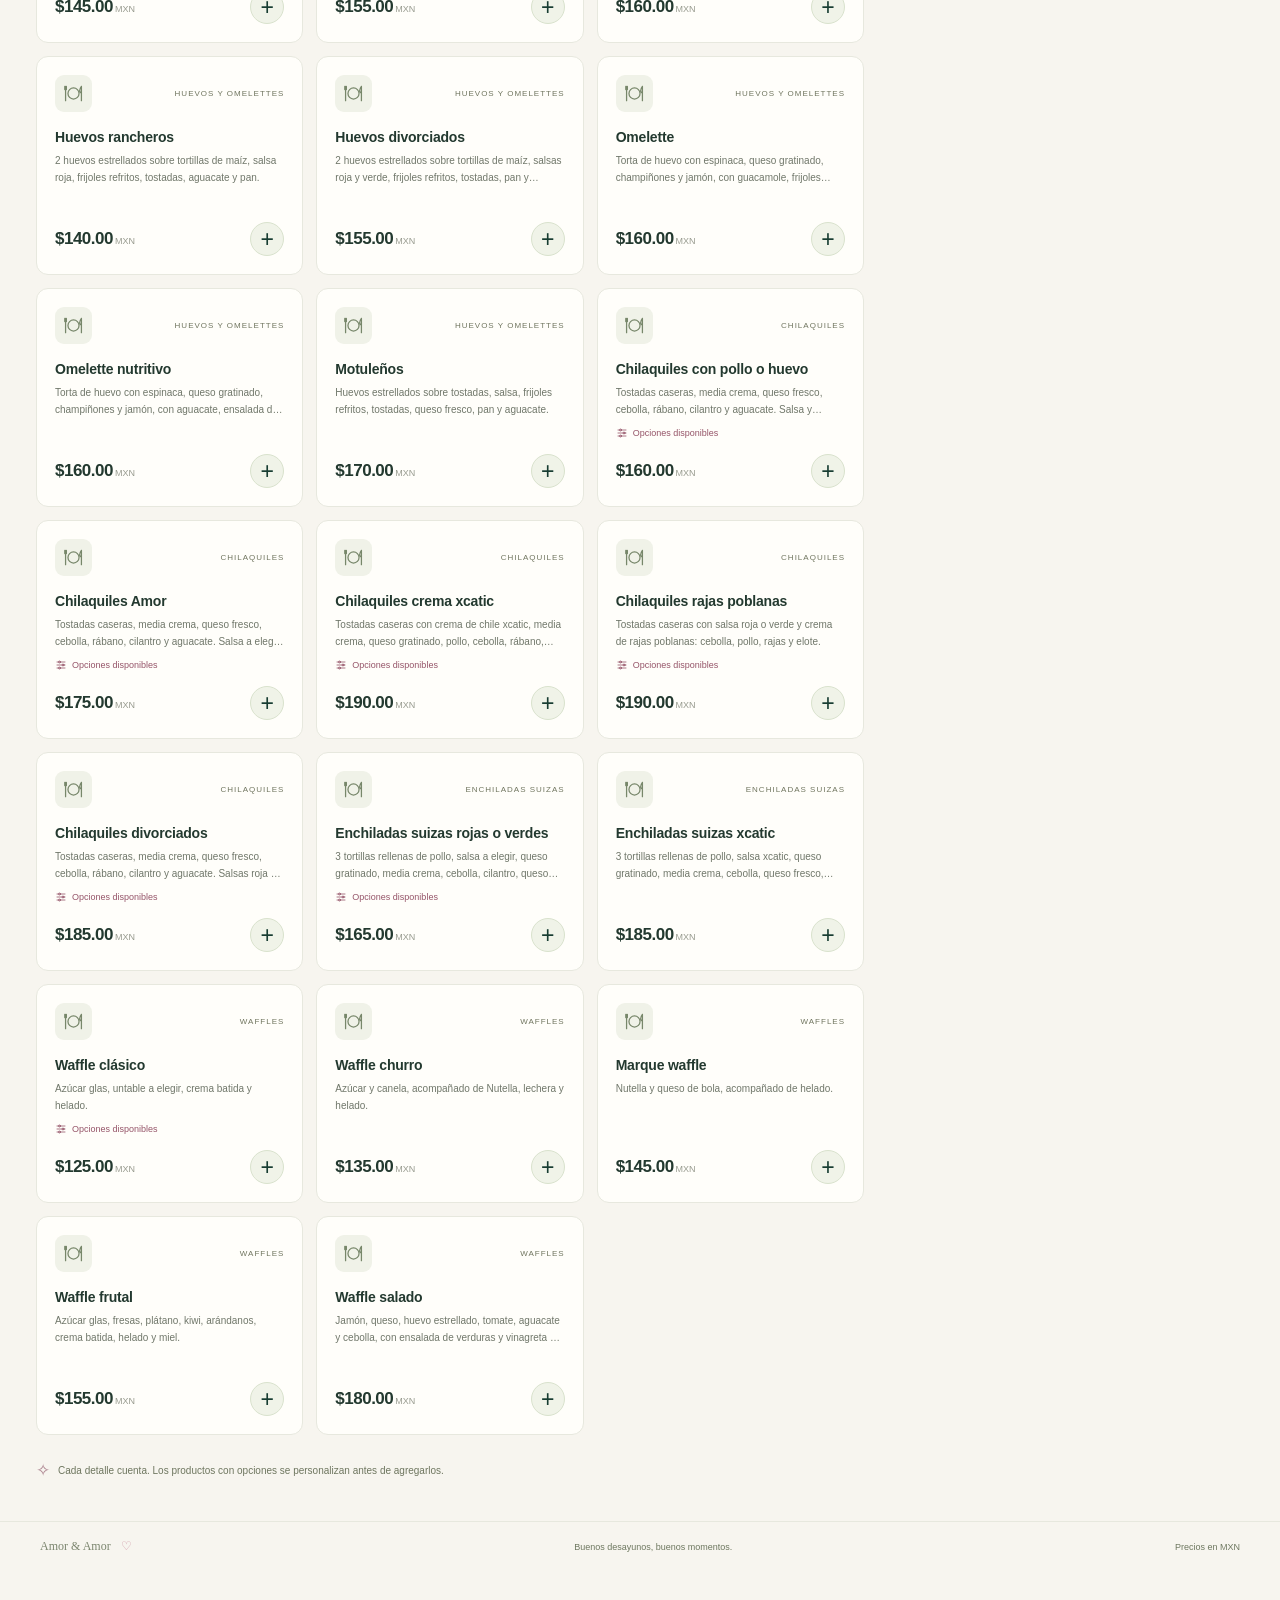
==== commit 61dabaa5: "0.4" ====
--- a/index.html
+++ b/index.html
@@ -26,6 +26,7 @@
     <a class="brand" href="./" aria-label="Amor y Amor, inicio"><img src="assets/img/logo.png" alt="Amor & Amor Cafetería" width="180" height="72"></a>
     <div class="header-cash">
       <p id="cash-status" role="status">Caja cerrada · Abre un turno para cobrar</p>
+      <button id="history-button" class="header-history" type="button">Historial</button>
       <details id="cash-options" class="options-dropdown">
         <summary>Ver opciones de caja</summary>
         <nav class="options-panel" aria-label="Control de caja">
@@ -41,7 +42,6 @@
       <summary>Opciones</summary>
       <nav class="options-panel" aria-label="Opciones de la aplicación">
         <a href="assets/Menu%20Amor%20%26%20Amor.pdf" target="_blank" rel="noopener">Menú ↗</a>
-        <button id="history-button" type="button">Historial</button>
         <button id="load-expediente" type="button">Cargar expediente</button>
         <button id="save-expediente" type="button">Guardar expediente</button>
         <button id="restart-app" type="button">Reiniciar aplicación</button>
@@ -112,6 +112,7 @@
 
   <dialog id="history-dialog" class="modal history-modal" aria-labelledby="history-title">
     <div class="modal-heading"><div><p class="eyebrow">VENTAS DEL RESTAURANTE</p><h2 id="history-title">Historial de pedidos</h2></div><button type="button" class="close-button" data-close aria-label="Cerrar historial">×</button></div>
+    <button id="history-cuts-button" type="button" class="text-button">Ver historial de cortes de caja →</button>
     <div id="history-layout" class="history-layout"><aside class="history-sidebar" aria-labelledby="history-days-title"><h3 id="history-days-title">Días registrados</h3><div id="history-days" class="history-days" role="group" aria-labelledby="history-days-title"></div></aside>
       <section id="history-detail" class="history-detail" aria-labelledby="history-day-title" tabindex="0"><p class="eyebrow">CORTE DEL DÍA</p><h3 id="history-day-title" aria-live="polite"></h3><p class="history-note">Ventas por fecha de pago de cada producto, en horario de Mérida.</p><div id="history-summary" class="history-summary"></div><div id="history-category-kpis" class="history-category-kpis"></div><p id="history-extra-note" class="history-note"></p><div class="history-orders-heading"><h3>Pedidos del día</h3><span id="history-order-count"></span></div><div id="history-orders" class="history-orders"></div></section>
     </div><p id="history-empty" class="empty-state" hidden>Aún no hay pedidos registrados.</p>
@@ -123,7 +124,28 @@
   </dialog>
 
   <dialog id="ticket-dialog" class="modal ticket-modal" aria-labelledby="ticket-title">
-    <div class="modal-heading"><div><p class="eyebrow">SEGUIMIENTO DEL PEDIDO</p><h2 id="ticket-title"></h2></div><button type="button" class="close-button" data-close aria-label="Cerrar pedido">×</button></div><p id="ticket-meta" class="modal-description"></p><div class="ticket-tools"><button id="add-to-order" type="button" class="secondary-button">Añadir productos +</button><button id="print-bill" type="button" class="secondary-button">Imprimir cuenta</button></div><div id="ticket-lines" class="ticket-lines"></div><div class="review-total"><span>Total del pedido</span><strong id="ticket-total"></strong></div><p id="ticket-balance" class="ticket-balance"></p><div class="ticket-actions"><button id="prepare-all" type="button" class="secondary-button">Preparar todo</button><button id="reprint-order" type="button" class="secondary-button">Reimprimir comandas</button><button id="pay-all" type="button" class="primary-button">Cobrar pendientes</button></div>
+    <div class="modal-heading"><div><p class="eyebrow">DETALLE DEL PEDIDO</p><h2 id="ticket-title"></h2></div><button type="button" class="close-button" data-close aria-label="Cerrar pedido">×</button></div>
+    <p id="ticket-meta" class="modal-description"></p>
+    <p id="ticket-status" class="ticket-status"></p>
+    <div class="ticket-tools"><button id="add-to-order" type="button" class="secondary-button">Añadir productos +</button></div>
+    <div id="ticket-lines" class="ticket-lines"></div>
+    <details id="ticket-removed" class="ticket-removed" hidden><summary id="ticket-removed-title">Productos eliminados</summary><div id="ticket-removed-lines"></div></details>
+    <div class="review-total"><span>Total del pedido</span><strong id="ticket-total"></strong></div>
+    <p id="ticket-balance" class="ticket-balance"></p>
+    <div class="ticket-reprints" role="group" aria-label="Reimpresiones del pedido">
+      <button id="reprint-kitchen" type="button" class="secondary-button">Reimprimir Comanda Cocina</button>
+      <button id="reprint-bar" type="button" class="secondary-button">Reimprimir Comanda Barra</button>
+      <button id="print-bill" type="button" class="secondary-button">Reimprimir Cuenta</button>
+    </div>
+    <div class="ticket-actions"><button id="prepare-all" type="button" class="secondary-button">Preparar todo</button><button id="reprint-order" type="button" class="secondary-button">Reimprimir ambas áreas</button><button id="pay-all" type="button" class="primary-button">Cobrar pendientes</button></div>
+  </dialog>
+
+  <dialog id="remove-item-dialog" class="modal small-modal" aria-labelledby="remove-item-title" aria-describedby="remove-item-description">
+    <div class="modal-heading"><h2 id="remove-item-title">¿Eliminar este producto?</h2><button type="button" class="close-button" data-close aria-label="Cerrar eliminación">×</button></div>
+    <p id="remove-item-description" class="modal-description"></p>
+    <p class="group-help">Si la comanda ya se envió, avisa a Cocina o Barra de la cancelación.</p>
+    <p id="remove-item-error" class="form-error" role="alert" hidden></p>
+    <div class="confirm-actions"><button type="button" class="secondary-button" data-close autofocus>Conservar producto</button><button id="confirm-remove-item" type="button" class="primary-button danger-button">Eliminar producto</button></div>
   </dialog>
 
   <dialog id="cash-open-dialog" class="modal small-modal cash-modal" aria-labelledby="cash-open-title" aria-describedby="cash-open-note">
@@ -195,12 +217,15 @@
   <dialog id="cash-close-dialog" class="modal cash-modal" aria-labelledby="cash-close-title">
     <div class="modal-heading"><div><p class="eyebrow">CIERRE DEL TURNO</p><h2 id="cash-close-title">Corte de Caja</h2></div><button type="button" class="close-button" data-close aria-label="Cerrar corte">×</button></div>
     <p id="cash-close-note" class="modal-description"></p>
+    <label class="cash-field" for="cash-daily-tip">Propina del Día ($)<input id="cash-daily-tip" type="number" min="0" max="999999.99" step="0.01" inputmode="decimal" value="0" aria-describedby="cash-daily-tip-help"></label>
+    <p id="cash-daily-tip-help" class="group-help">Total de propinas del turno, incluidas las ya registradas. La diferencia se registra como propina en efectivo al cerrar. Las propinas de tarjeta se capturan en Propinas y reparto.</p>
     <dl id="cash-summary" class="cash-summary"></dl>
     <details class="cash-expenses"><summary id="cash-expenses-title">Conceptos de gastos</summary><ul id="cash-expenses-list"></ul></details>
     <section id="cash-close-tips" class="cash-cut-tips" aria-label="Reparto de propinas"></section>
     <button id="cash-close-edit-tips" type="button" class="text-button">Configurar propinas y reparto</button>
-    <p class="group-help">Al cerrar, se guardará el corte y se abrirá la impresión de su ticket. La caja quedará en cero; los pedidos pendientes podrán cobrarse en el siguiente turno.</p>
+    <p class="group-help">Imprimir Corte genera una vista previa del turno abierto. Al cerrar, se guardará el corte con la propina y se abrirá su impresión final. Los pedidos pendientes podrán cobrarse en el siguiente turno.</p>
     <p id="cash-close-error" class="form-error" role="alert" hidden></p>
+    <button id="print-current-cut" type="button" class="secondary-button">Imprimir Corte</button>
     <button id="close-shift" type="button" class="primary-button">Cerrar Turno</button>
   </dialog>
 
--- a/css/pos-features.css
+++ b/css/pos-features.css
@@ -5,6 +5,9 @@
 .topbar { height: auto; min-height: 94px; gap: 24px; padding-top: 12px; padding-bottom: 12px; }
 .brand { flex-shrink: 0; }
 .header-cash { display: flex; align-items: center; justify-content: flex-end; gap: 18px; flex: 1; min-width: 0; }
+.header-history { flex-shrink: 0; font-size: 11px; padding: 11px 13px; border-radius: 8px; border: 1px solid var(--line); background: var(--paper); }
+.header-history:hover { background: var(--forest-soft); }
+.header-history:focus-visible { outline: 3px solid #cc7893; outline-offset: 3px; }
 #cash-status { font-size: 12px; line-height: 1.5; color: var(--muted); font-variant-numeric: tabular-nums; }
 #cash-status[data-open="true"] { color: var(--forest); }
 .options-dropdown { position: relative; flex-shrink: 0; }
@@ -31,8 +34,17 @@
 .label-presets { display: grid; grid-template-columns: repeat(4, minmax(0, 1fr)); gap: 6px; margin-bottom: 14px; }
 .label-preset { border: 1px solid var(--line); background: var(--paper); border-radius: 7px; min-height: 34px; padding: 7px 3px; font-size: 10px; }
 .label-preset:nth-last-child(-n+2) { grid-column: span 2; }
-.label-preset:hover { border-color: #a6b794; }
+.label-preset:hover:not(:disabled) { border-color: #a6b794; }
 .label-preset[aria-pressed="true"] { background: var(--forest); border-color: var(--forest); color: var(--paper); font-weight: 600; }
+.label-preset:disabled { background: #e5e7eb; border-color: #d1d5db; color: #6b7280; cursor: not-allowed; opacity: 1; }
+.ticket-reprints { display: flex; flex-wrap: wrap; gap: 8px; margin: 18px 0; }
+.ticket-reprints > button { flex: 1 1 170px; justify-content: center; }
+.ticket-status { font-size: 12px; font-weight: 600; color: var(--forest); margin-bottom: 14px; }
+.history-order-open { display: block; width: 100%; text-align: left; border: 0; background: transparent; }
+.history-order-open:hover { background: var(--forest-soft); }
+.history-order-open:focus-visible { outline: 2px solid var(--forest); outline-offset: 4px; }
+.history-order-open .history-order-label { display: block; }
+#history-cuts-button { display: block; margin: -10px 0 12px; }
 .addition-notice { background: var(--forest-soft); border-radius: 9px; padding: 12px; margin-bottom: 12px; font-size: 11px; line-height: 1.7; flex: none; }
 .addition-notice > button { margin-top: 5px; }
 .cash-payment-inputs input::placeholder { color: #899082; opacity: 1; }
@@ -68,7 +80,7 @@
 .empty-state { font-size: 13px; text-align: center; color: var(--muted); padding: 45px 20px; }
 .history-modal { width: min(1140px, calc(100% - 28px)); height: min(820px, calc(100dvh - 36px)); overflow: hidden; }
 .history-modal > .modal-heading { margin-bottom: 23px; }
-.history-layout { display: grid; grid-template-columns: 210px minmax(0, 1fr); gap: 26px; height: calc(100% - 86px); min-height: 0; }
+.history-layout { display: grid; grid-template-columns: 210px minmax(0, 1fr); gap: 26px; height: calc(100% - 116px); min-height: 0; }
 .history-sidebar { display: flex; flex-direction: column; min-height: 0; border-right: 1px solid var(--line); padding-right: 19px; }
 .history-sidebar > h3 { font-size: 11px; font-weight: 600; margin-bottom: 12px; color: var(--muted); }
 .history-days { overflow-y: auto; min-height: 0; }
@@ -111,6 +123,14 @@
 .status-badge.open { background: #f7e9dc; color: #7f5f3f; }
 .line-state-actions, .ticket-actions { display: flex; gap: 8px; flex-wrap: wrap; margin-top: 12px; }
 .line-state-actions .secondary-button { padding: 9px 10px; font-size: 9px; min-height: 34px; }
+.line-state-actions .remove-product-button { color: #a32d35; border-color: #efc5c9; }
+.line-state-actions .remove-product-button:hover:not(:disabled) { background: #fff1f2; }
+.danger-button { background: #a32d35; }
+.danger-button:hover:not(:disabled) { background: #84232b; }
+.ticket-removed { font-size: 12px; margin: 14px 0; }
+.ticket-removed > summary { cursor: pointer; color: var(--muted); padding: 8px 0; }
+.removed-product { padding: 10px 0; border-top: 1px dashed var(--line); line-height: 1.6; }
+.removed-product > strong { display: block; text-decoration: line-through; overflow-wrap: anywhere; }
 .ticket-modal { width: min(650px, calc(100% - 28px)); }
 .ticket-lines { max-height: 50dvh; overflow-y: auto; margin-top: 15px; }
 .ticket-actions { justify-content: space-between; margin-top: 18px; }
@@ -157,14 +177,15 @@
   .brand { height: 48px; }
   .app-options { margin-left: auto; }
   .header-cash { order: 3; width: 100%; flex: auto; justify-content: space-between; gap: 10px; }
-  #cash-status { font-size: 11px; }
+  #cash-status { font-size: 11px; flex: 1 0 100%; }
+  .header-cash { flex-wrap: wrap; justify-content: flex-end; }
   #cash-options > summary { font-size: 10px; padding: 10px 8px; white-space: normal; width: 118px; }
   #cash-options > summary::after { margin-left: 4px; }
   .order-panel { min-height: 490px; max-height: none; }
   .search-field { width: 55%; }
   .history-modal { padding: 19px; height: calc(100dvh - 28px); }
   .history-modal > .modal-heading { margin-bottom: 17px; }
-  .history-layout { display: flex; flex-direction: column; gap: 16px; height: calc(100% - 95px); }
+  .history-layout { display: flex; flex-direction: column; gap: 16px; height: calc(100% - 125px); }
   .history-sidebar { border-right: 0; padding-right: 0; flex: none; }
   .history-sidebar > h3 { margin-bottom: 8px; }
   .history-days { display: flex; gap: 8px; overflow-x: auto; padding-bottom: 5px; }
--- a/css/cash-print.css
+++ b/css/cash-print.css
@@ -29,7 +29,7 @@
 .cash-history-modal { width: min(680px, calc(100% - 28px)); }
 .cash-history-list { margin-top: 20px; }
 .cash-saved-cut { border: 1px solid var(--line); border-radius: 10px; padding: 14px; margin-top: 12px; }
-.cash-saved-cut > summary { cursor: pointer; line-height: 1.8; font-size: 12px; overflow-wrap: anywhere; }
+.cash-saved-cut > details > summary { cursor: pointer; line-height: 1.8; font-size: 12px; overflow-wrap: anywhere; }
 .cash-saved-cut .cash-summary { margin-top: 12px; }
 
 @media (max-width: 700px) {
@@ -41,16 +41,16 @@
 #zona-impresion { display: none; }
 @page { margin: 0; }
 @media print {
-  html, body { margin: 0 !important; padding: 0 !important; width: 300px !important; min-width: 0 !important; background: #fff !important; color: #000 !important; }
+  html, body { margin: 0 !important; padding: 0 !important; width: 80mm !important; min-width: 0 !important; background: #fff !important; color: #000 !important; }
   body > :not(#zona-impresion) { display: none !important; }
   dialog, dialog::backdrop { display: none !important; }
   #zona-impresion {
     display: block !important;
     position: static !important;
-    width: 300px;
-    max-width: 300px;
+    width: 80mm;
+    max-width: 80mm;
     margin: 0;
-    padding: 10px;
+    padding: 3mm;
     box-sizing: border-box;
     font-family: "Courier New", Courier, monospace;
     font-size: 13px;
@@ -79,7 +79,8 @@
   .cuenta-fila > strong { flex-shrink: 0; font-variant-numeric: tabular-nums; }
   .cuenta-totales { border-top: 1px dashed #000; padding-top: 8px; }
   .cuenta-total { font-size: 18px; font-weight: bold; }
-  .cuenta-saldo { font-weight: bold; margin-top: 10px; }
+  .cuenta-pagos { border-top: 1px dashed #000; margin-top: 12px; padding-top: 8px; }
+  .cuenta-pagos h4 { font-size: 12px; margin: 0 0 8px; }
 }
 
 /* El corte comparte el papel térmico de las comandas y ocupa un solo ticket. */
